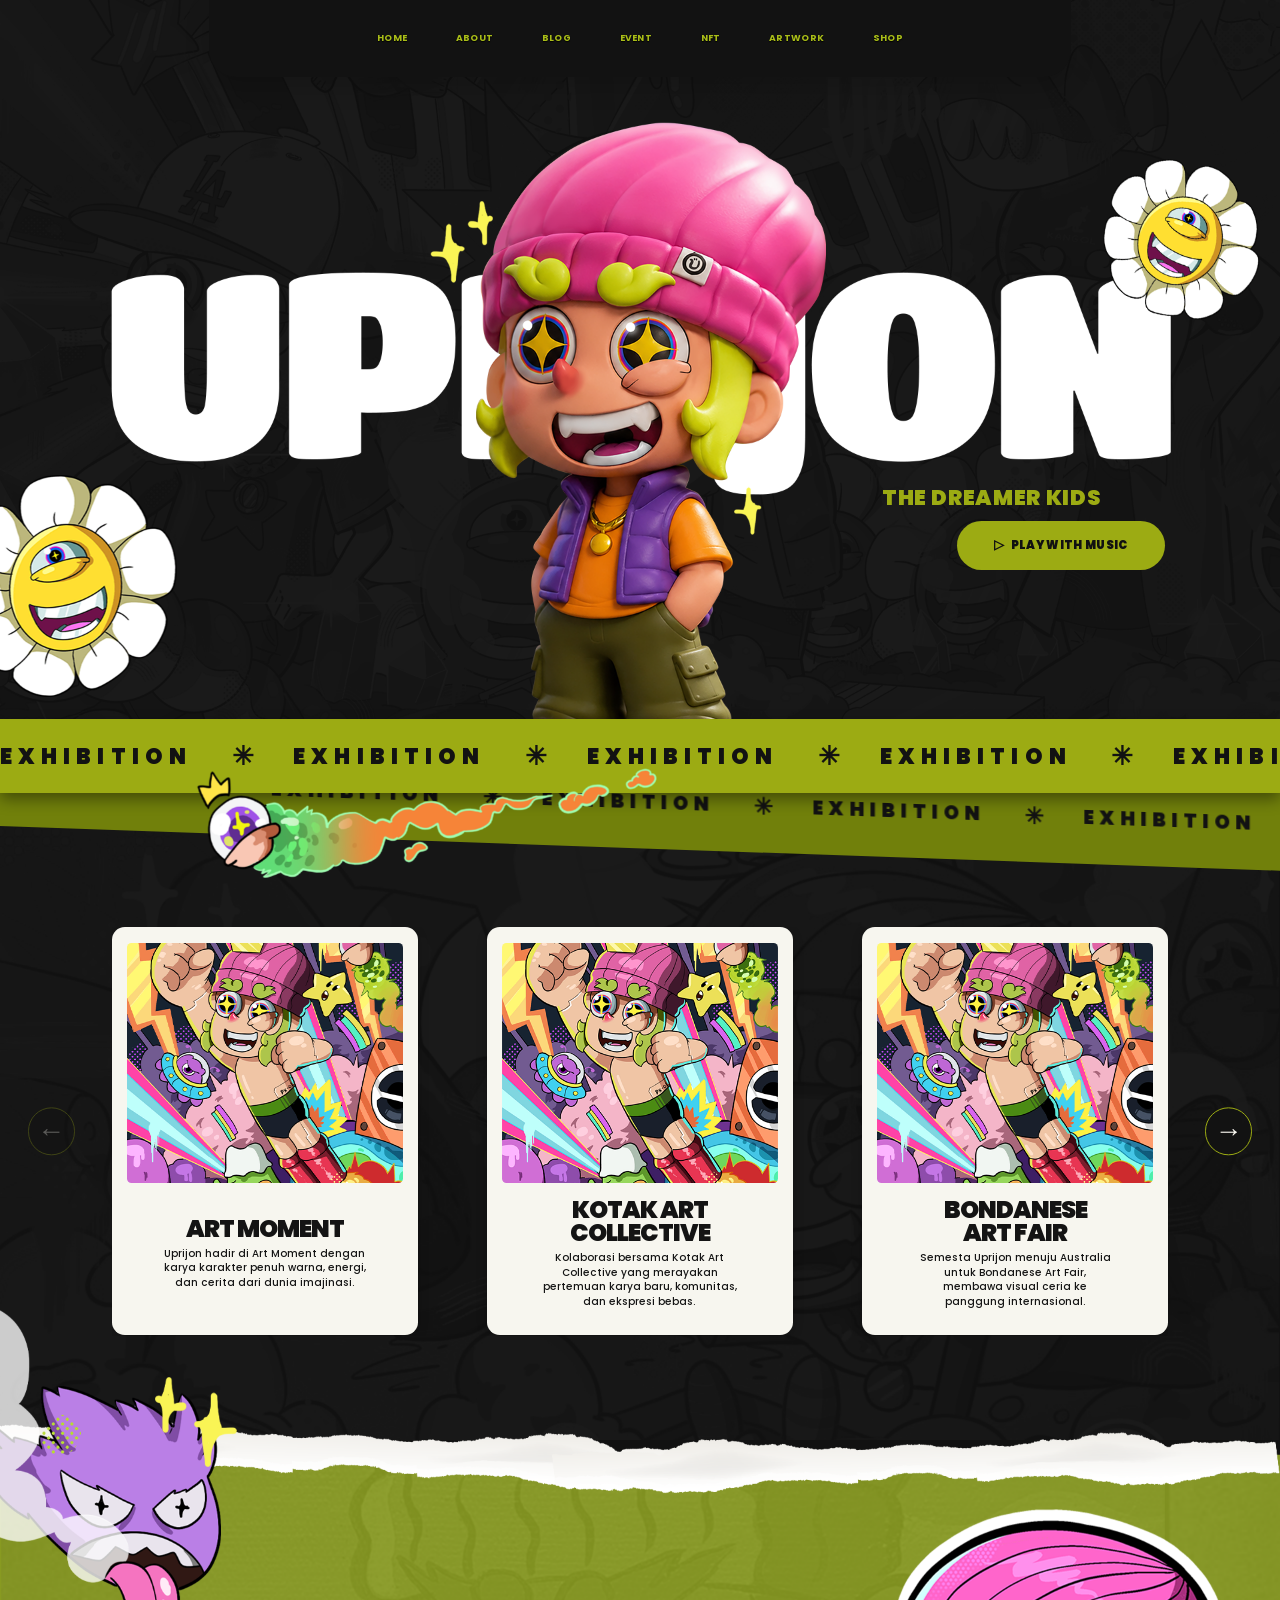
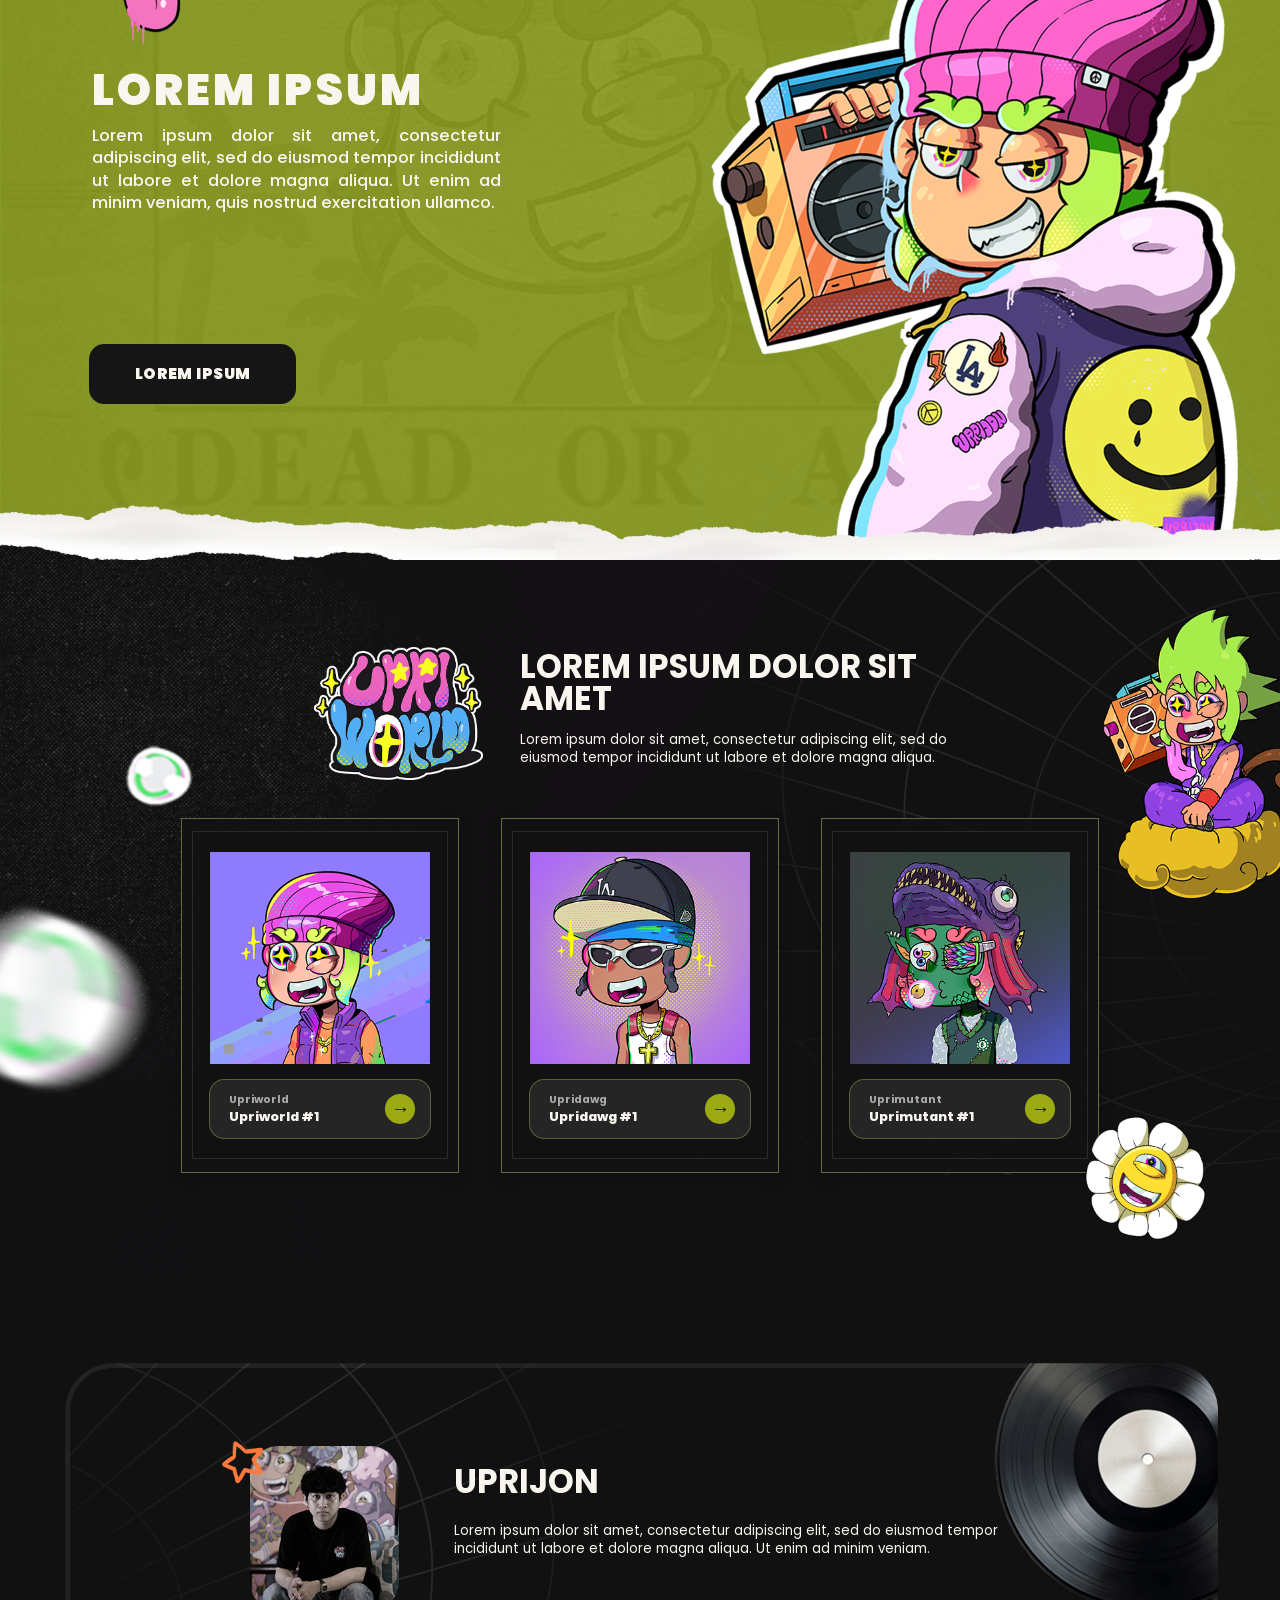
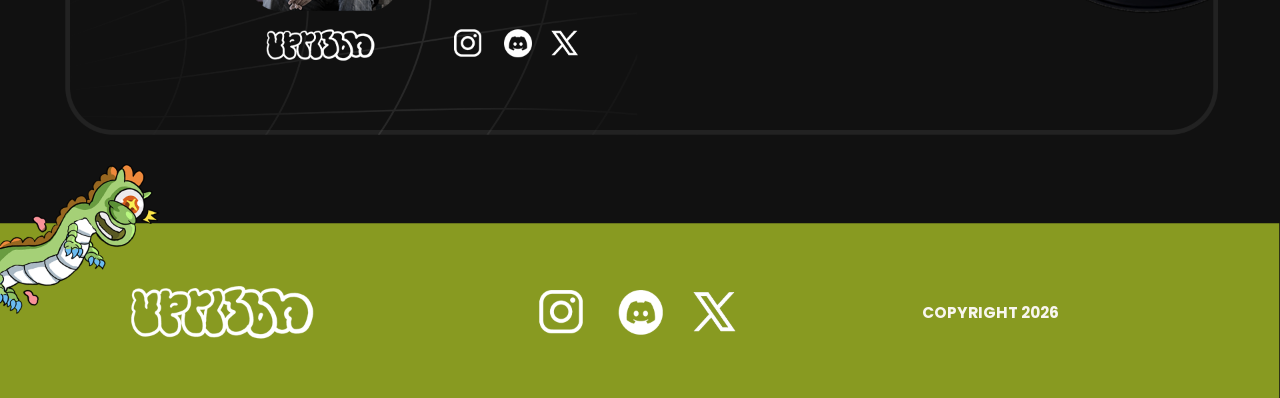
==== index.html @ 1d5c2199 "Add files via upload" ====
<!doctype html>
<html lang="en">
  <head>
    <meta charset="UTF-8" />
    <meta name="viewport" content="width=device-width, initial-scale=1.0" />
    <meta name="theme-color" content="#121212" />
    <meta name="description" content="Uprijon — The Dreamer Kids." />
    <title>Uprijon — The Dreamer Kids</title>
    <link rel="stylesheet" href="styles.css" />
  </head>
  <body>
    <a class="skip-link" href="#main">Skip to content</a>
    <header class="site-header" aria-label="Primary navigation">
      <a class="brand" href="#home" aria-label="Uprijon home">UPRIJON</a>
      <nav>
        <a href="#home">Home</a><a href="#about">About</a><a href="https://ariamarvelous.blogspot.com/2015/04/marvelous-class-c-period-10-maret-2015.html" target="_blank" rel="noopener noreferrer">Blog</a><a href="#event">Event</a><a href="#nft">NFT</a><a href="#artwork">Artwork</a><a href="#shop">Shop</a>
      </nav>
      <button class="menu-button" type="button" aria-expanded="false" aria-controls="mobile-menu">Menu</button>
    </header>

    <nav id="mobile-menu" class="mobile-menu" aria-label="Mobile navigation" hidden>
      <a href="#home">Home</a><a href="#about">About</a><a href="https://ariamarvelous.blogspot.com/2015/04/marvelous-class-c-period-10-maret-2015.html" target="_blank" rel="noopener noreferrer">Blog</a><a href="#event">Event</a><a href="#nft">NFT</a><a href="#artwork">Artwork</a><a href="#shop">Shop</a>
    </nav>

    <main id="main">
      <article id="home" class="visual-page" aria-labelledby="page-title">
        <h1 id="page-title" class="sr-only">Uprijon: The Dreamer Kids</h1>
        <img class="artwork" src="assets/upriweb-artwork-only.png?v=7" width="1920" height="5397" alt="Illustrated Uprijon artwork." />
        <img class="hero-flower flower-left" src="assets/flower-left.png" alt="" aria-hidden="true" />
        <img class="hero-flower flower-right" src="assets/flower-right.png" alt="" aria-hidden="true" />
        <div class="story-monster" aria-hidden="true">
          <img class="story-monster-core" src="assets/story-monster-core.png" alt="" />
          <img class="story-monster-sparkle" src="assets/story-monster-sparkle.png" alt="" />
          <img class="story-monster-dot" src="assets/story-monster-dot.png" alt="" />
          <img class="story-monster-smoke" src="assets/story-monster-smoke.png" alt="" />
        </div>

        <div class="copy hero-copy">
          <p class="hero-kicker">THE DREAMER KIDS</p>
          <button class="button hero-button" type="button" data-message="Music preview is ready to be connected.">Play with music</button>
        </div>

        <section id="event" class="exhibition-ribbons" aria-label="Exhibition">
          <div class="ribbon ribbon-back"><div class="ribbon-track"><div class="ribbon-content"><span>EXHIBITION</span><b>✳</b><span>EXHIBITION</span><b>✳</b><span>EXHIBITION</span><b>✳</b><span>EXHIBITION</span><b>✳</b><span>EXHIBITION</span><b>✳</b><span>EXHIBITION</span><b>✳</b><span>EXHIBITION</span><b>✳</b><span>EXHIBITION</span><b>✳</b></div><div class="ribbon-content" aria-hidden="true"><span>EXHIBITION</span><b>✳</b><span>EXHIBITION</span><b>✳</b><span>EXHIBITION</span><b>✳</b><span>EXHIBITION</span><b>✳</b><span>EXHIBITION</span><b>✳</b><span>EXHIBITION</span><b>✳</b><span>EXHIBITION</span><b>✳</b><span>EXHIBITION</span><b>✳</b></div></div></div>
          <div class="ribbon ribbon-front"><div class="ribbon-track"><div class="ribbon-content"><span>EXHIBITION</span><b>✳</b><span>EXHIBITION</span><b>✳</b><span>EXHIBITION</span><b>✳</b><span>EXHIBITION</span><b>✳</b><span>EXHIBITION</span><b>✳</b><span>EXHIBITION</span><b>✳</b><span>EXHIBITION</span><b>✳</b><span>EXHIBITION</span><b>✳</b></div><div class="ribbon-content" aria-hidden="true"><span>EXHIBITION</span><b>✳</b><span>EXHIBITION</span><b>✳</b><span>EXHIBITION</span><b>✳</b><span>EXHIBITION</span><b>✳</b><span>EXHIBITION</span><b>✳</b><span>EXHIBITION</span><b>✳</b><span>EXHIBITION</span><b>✳</b><span>EXHIBITION</span><b>✳</b></div></div></div>
          <img class="ribbon-eye" src="assets/ribbon-sticker.png" alt="" aria-hidden="true" />
        </section>

        <section class="art-cards" aria-label="Exhibition carousel" aria-roledescription="carousel">
          <button class="carousel-control carousel-prev" type="button" aria-label="Pameran sebelumnya"><span aria-hidden="true">&#8592;</span></button>
          <div class="art-card-viewport">
            <div class="art-card-track">
              <a class="art-card" href="#artwork"><img src="assets/art-card-1.png" alt="Art Moment character artwork" /><span class="art-card-copy"><strong>ART MOMENT</strong><span>Uprijon hadir di Art Moment dengan karya karakter penuh warna, energi, dan cerita dari dunia imajinasi.</span></span></a>
              <a class="art-card" href="#artwork"><img src="assets/art-card-2.png" alt="Kotak Art Collective character artwork" /><span class="art-card-copy"><strong>KOTAK ART<br />COLLECTIVE</strong><span>Kolaborasi bersama Kotak Art Collective yang merayakan pertemuan karya baru, komunitas, dan ekspresi bebas.</span></span></a>
              <a class="art-card" href="#artwork"><img src="assets/art-card-3.png" alt="Bondanese Art Fair character artwork" /><span class="art-card-copy"><strong>BONDANESE<br />ART FAIR</strong><span>Semesta Uprijon menuju Australia untuk Bondanese Art Fair, membawa visual ceria ke panggung internasional.</span></span></a>
              <a class="art-card" href="#artwork"><img src="assets/art-card-2.png" alt="Creative Ground character artwork" /><span class="art-card-copy"><strong>CREATIVE<br />GROUND</strong><span>Instalasi karakter yang mengajak pengunjung bermain, menemukan warna baru, dan ikut berimajinasi.</span></span></a>
              <a class="art-card" href="#artwork"><img src="assets/art-card-1.png" alt="Jakarta Art Week character artwork" /><span class="art-card-copy"><strong>JAKARTA<br />ART WEEK</strong><span>Koleksi pilihan Uprijon hadir untuk merangkum rasa ingin tahu, warna, dan momen yang hangat.</span></span></a>
              <a class="art-card" href="#artwork"><img src="assets/art-card-2.png" alt="Dreamer's Market character artwork" /><span class="art-card-copy"><strong>DREAMER'S<br />MARKET</strong><span>Ruang untuk karya baru, kolektor, dan komunitas kreatif yang tumbuh dari mimpi bersama.</span></span></a>
            </div>
          </div>
          <button class="carousel-control carousel-next" type="button" aria-label="Pameran berikutnya"><span aria-hidden="true">&#8594;</span></button>
        </section>

        <section id="blog" class="copy story-copy" aria-labelledby="story-title">
          <h2 id="story-title">LOREM IPSUM</h2>
          <p>Lorem ipsum dolor sit amet, consectetur adipiscing elit, sed do eiusmod tempor incididunt ut labore et dolore magna aliqua. Ut enim ad minim veniam, quis nostrud exercitation ullamco.</p>
          <button class="button dark-button" type="button" data-message="This article is ready to be linked.">Lorem ipsum</button>
        </section>

        <img class="nft-sticker" src="assets/nft-sticker.png" alt="" aria-hidden="true" />
        <img class="nft-character" src="assets/nft-character.png" alt="" aria-hidden="true" />
        <img class="nft-flower" src="assets/nft-flower.png" alt="" aria-hidden="true" />
        <div class="nft-bubbles" aria-hidden="true">
          <img class="nft-bubble-small" src="assets/nft-bubble-small.png" alt="" />
          <img class="nft-bubble-large" src="assets/nft-bubble-large.png" alt="" />
        </div>

        <section id="nft" class="copy nft-copy" aria-labelledby="nft-title">
          <h2 id="nft-title">LOREM IPSUM DOLOR SIT AMET</h2>
          <p>Lorem ipsum dolor sit amet, consectetur adipiscing elit, sed do eiusmod tempor incididunt ut labore et dolore magna aliqua.</p>
        </section>

        <section class="nft-cards" aria-label="Featured NFT artwork">
          <a class="nft-card nft-one" href="https://stargaze.zone/m/cosmos1ysxryhdmz7x3v2a9h72n5qe7xg2azgvymac53ra8n2fkrwd9l7qs9c2k0t" target="_blank" rel="noopener noreferrer"><img src="assets/nft-card-upriworld.png" alt="Upriworld NFT" /><span class="nft-card-copy"><b>Upriworld</b><span>Upriworld #1</span><i aria-hidden="true">&#8594;</i></span></a>
          <a class="nft-card nft-two" href="https://stargaze.zone/m/cosmos1ysxryhdmz7x3v2a9h72n5qe7xg2azgvymac53ra8n2fkrwd9l7qs9c2k0t" target="_blank" rel="noopener noreferrer"><img src="assets/nft-card-upridawg.png" alt="Upridawg NFT" /><span class="nft-card-copy"><b>Upridawg</b><span>Upridawg #1</span><i aria-hidden="true">&#8594;</i></span></a>
          <a class="nft-card nft-three" href="https://stargaze.zone/m/uprimutant" target="_blank" rel="noopener noreferrer"><img src="assets/nft-card-uprimutant.png" alt="Uprimutant NFT" /><span class="nft-card-copy"><b>Uprimutant</b><span>Uprimutant #1</span><i aria-hidden="true">&#8594;</i></span></a>
        </section>

        <section id="about" class="copy about-copy" aria-labelledby="about-title">
          <h2 id="about-title">UPRIJON</h2>
          <p>Lorem ipsum dolor sit amet, consectetur adipiscing elit, sed do eiusmod tempor incididunt ut labore et dolore magna aliqua. Ut enim ad minim veniam.</p>
        </section>
        <div class="profile-social-links" aria-label="Uprijon social links on profile card">
          <a class="profile-instagram" href="https://www.instagram.com/uprijon/" target="_blank" rel="noopener noreferrer" aria-label="Instagram"></a>
          <a class="profile-discord" href="https://discord.com/" target="_blank" rel="noopener noreferrer" aria-label="Discord"></a>
          <a class="profile-x" href="https://x.com/Uprijon" target="_blank" rel="noopener noreferrer" aria-label="X"></a>
        </div>

        <footer id="shop" class="copy footer-copy"><p>Copyright 2026</p></footer>
        <div class="footer-social-links" aria-label="Uprijon social links in footer">
          <a class="footer-instagram" href="https://www.instagram.com/uprijon/" target="_blank" rel="noopener noreferrer" aria-label="Instagram"></a>
          <a class="footer-discord" href="https://discord.com/" target="_blank" rel="noopener noreferrer" aria-label="Discord"></a>
          <a class="footer-x" href="https://x.com/Uprijon" target="_blank" rel="noopener noreferrer" aria-label="X"></a>
        </div>
      </article>
      <section id="artwork" class="sr-only"><h2>Artwork</h2></section>
    </main>
    <p class="toast" role="status" aria-live="polite"></p>
    <script src="script.js"></script>
  </body>
</html>
---- styles.css ----
@import url('https://fonts.googleapis.com/css2?family=Poppins:wght@400;500;600;700;800;900&display=swap');

:root { color-scheme: dark; --ink: #121212; --lime: #9cab13; --cream: #f8f6ef; }
* { box-sizing: border-box; }
html { scroll-behavior: smooth; background: var(--ink); }
body { margin: 0; overflow-x: hidden; background: var(--ink); color: var(--cream); font-family: Poppins, Arial, Helvetica, sans-serif; }
button, a { font: inherit; }
.skip-link { position: fixed; top: 8px; left: 8px; z-index: 30; transform: translateY(-160%); padding: 10px 14px; background: var(--lime); color: var(--ink); font-weight: 800; }
.skip-link:focus { transform: translateY(0); }
.site-header { position: fixed; z-index: 20; top: 0; left: 50%; width: min(100%, 1920px); height: clamp(52px, 5.99vw, 115px); transform: translateX(-50%); display: flex; align-items: center; justify-content: center; pointer-events: none; transition: height .38s ease; }
.site-header nav { display: flex; width: 67.4%; height: 100%; align-items: center; justify-content: center; gap: clamp(18px, 3.8vw, 72px); border-radius: 0 0 clamp(18px, 2.1vw, 40px) clamp(18px, 2.1vw, 40px); background: #121212; box-shadow: 0 10px 24px rgb(0 0 0 / .16); pointer-events: auto; transition: border-radius .38s ease, box-shadow .38s ease; }
.site-header nav a { color: #a9bd18; font-size: clamp(9px, .72vw, 14px); font-weight: 700; letter-spacing: .03em; text-decoration: none; text-transform: uppercase; text-shadow: 0 1px 1px #000; transition: color .18s ease, text-shadow .18s ease, transform .18s ease, opacity .22s ease; }
.site-header nav a:hover, .site-header nav a:focus-visible { color: var(--cream); text-decoration: underline; text-underline-offset: 5px; text-shadow: 0 0 12px #c9e32c; transform: translateY(-2px); }
.site-header.is-compact { height: 14px; }.site-header.is-compact nav { border-radius: 0 0 10px 10px; box-shadow: 0 4px 12px rgb(0 0 0 / .18); }.site-header.is-compact nav a { opacity: 0; transform: translateY(-10px); }.site-header.is-compact:hover, .site-header.is-compact:focus-within { height: clamp(52px, 5.99vw, 115px); }.site-header.is-compact:hover nav, .site-header.is-compact:focus-within nav { border-radius: 0 0 clamp(18px, 2.1vw, 40px) clamp(18px, 2.1vw, 40px); }.site-header.is-compact:hover nav a, .site-header.is-compact:focus-within nav a { opacity: 1; transform: translateY(0); }
.brand, .menu-button, .mobile-menu { display: none; }
.visual-page { position: relative; width: min(100%, 1920px); margin: 0 auto; container-type: inline-size; }
.artwork { display: block; width: 100%; height: auto; }
.hero-flower { position: absolute; z-index: 4; display: block; height: auto; pointer-events: none; transform-origin: center; animation: flower-rotate 24s linear infinite; }.flower-left { top: 13.21%; left: -3.7%; width: 17.5%; animation-duration: 28s; }.flower-right { top: 4.43%; left: 86.15%; width: 12.3%; animation-duration: 22s; animation-delay: -5s; }
@keyframes flower-rotate { to { transform: rotate(360deg); } }
.copy, .exhibition-ribbons, .art-card, .nft-card { position: absolute; z-index: 2; }
.copy p, .copy h2 { margin: 0; }
.hero-copy { position: static; }
.hero-kicker { position: absolute; top: 13.4%; left: 68.9%; color: var(--lime); font-size: 1.67cqw; font-weight: 900; letter-spacing: .03em; white-space: nowrap; }
.button { border: 0; border-radius: 999px; cursor: pointer; font-weight: 900; letter-spacing: .03em; text-transform: uppercase; transition: background .18s ease, box-shadow .18s ease, color .18s ease, transform .18s ease; }
.button:hover, .button:focus-visible { background: #d5ef2d; color: #151515; box-shadow: 0 0 0 .25cqw #f8f6ef, 0 .5cqw 1.2cqw rgb(0 0 0 / .35); outline: 0; transform: translateY(-.25cqw) scale(1.025); }
.hero-button { position: absolute; top: 14.47%; left: 74.8%; width: 16.2%; height: 1.37%; background: var(--lime); color: #111; font-size: .89cqw; }.hero-button::before { content: "▷"; margin-right: .45em; font-size: 1.15em; }.hero-button:hover, .hero-button:focus-visible { background: #d5ef2d; box-shadow: 0 0 0 .18cqw var(--cream), 0 .4cqw 1cqw rgb(0 0 0 / .25); color: #111; }
.exhibition-ribbons { top: 19.99%; left: 0; width: 100%; height: 3.41%; overflow: visible; }.ribbon { position: absolute; left: 0; width: 100%; overflow: hidden; color: #121212; }.ribbon-back { z-index: 1; top: 11.4%; height: 76%; background: #71800b; transform: skewY(2deg); transform-origin: left center; }.ribbon-front { z-index: 2; top: 0; height: 60%; background: var(--lime); box-shadow: 0 .55cqw 1.15cqw rgb(0 0 0 / .42); }.ribbon-track { display: flex; width: max-content; height: 100%; animation: exhibition-scroll 22s linear infinite; animation-delay: 0s; animation-fill-mode: both; white-space: nowrap; }.ribbon-content { display: flex; flex: none; height: 100%; align-items: center; gap: 3.1cqw; padding-right: 3.1cqw; }.ribbon-front .ribbon-track { animation-duration: 25s; }.ribbon-back .ribbon-track { position: absolute; inset: 0; height: 100%; }.ribbon span { font-size: 1.7cqw; font-weight: 900; letter-spacing: .28em; }.ribbon b { font-size: 2cqw; font-weight: 900; }.ribbon-back span { font-size: 1.52cqw; font-weight: 900; }.ribbon-back b { font-size: 1.76cqw; font-weight: 900; }.ribbon-eye { position: absolute; z-index: 3; top: 39.7%; left: 15.36%; display: block; width: 36%; height: auto; pointer-events: none; animation: ribbon-eye-float 8.5s ease-in-out infinite; } @keyframes exhibition-scroll { from { transform: translateX(0); } to { transform: translateX(-50%); } } @keyframes ribbon-eye-float { 0%, 100% { transform: translate(0, 0); } 19% { transform: translate(.65cqw, -.55cqw); } 43% { transform: translate(-.38cqw, .62cqw); } 71% { transform: translate(.48cqw, .25cqw); } }
.art-cards { position: absolute; z-index: 2; top: 25.77%; left: 0; width: 100%; height: 11.35%; }.art-card-viewport { position: absolute; inset: 0 8.75%; overflow: hidden; cursor: grab; touch-action: pan-y; user-select: none; }.art-card-viewport:active { cursor: grabbing; }.art-card-track { display: flex; width: 100%; height: 100%; gap: 6.6%; transition: transform .58s cubic-bezier(.22, .75, .25, 1); will-change: transform; }.art-card-track.is-dragging { transition: none; }.art-card { position: relative; z-index: 2; display: flex; flex: 0 0 calc((100% - 13.2%) / 3); width: calc((100% - 13.2%) / 3); height: 100%; flex-direction: column; align-items: center; overflow: hidden; padding: 1.25cqw 1.15cqw .9cqw; border-radius: 1cqw; background: #f7f6ef; color: #141414; text-decoration: none; box-shadow: 0 .28cqw .8cqw rgb(0 0 0 / .2); transform: translateY(0); transition: transform .22s ease, box-shadow .22s ease, filter .22s ease; }.art-card::after, .nft-card::after { content: ""; position: absolute; inset: 0; border: .15cqw solid transparent; border-radius: 1cqw; box-shadow: 0 0 0 0 transparent; pointer-events: none; transition: border-color .2s ease, box-shadow .2s ease; }.art-card img { display: block; width: 100%; height: 63%; border-radius: .35cqw; object-fit: cover; object-position: center 39%; -webkit-user-drag: none; user-select: none; }.art-card-copy { display: flex; width: 74%; height: 37%; flex-direction: column; align-items: center; justify-content: center; gap: .58cqw; text-align: center; }.art-card-copy strong { display: block; width: 100%; text-align: center; font-size: 1.9cqw; font-weight: 900; line-height: .95; letter-spacing: -.04em; }.art-card-copy > span { display: block; width: 100%; text-align: center; font-size: .79cqw; font-weight: 500; line-height: 1.42; }.art-card:hover, .art-card:focus-visible { outline: 0; transform: translateY(-.75cqw) scale(1.02); filter: brightness(1.04); box-shadow: 0 1cqw 2cqw rgb(0 0 0 / .35); }.art-card:hover::after, .art-card:focus-visible::after { border-color: var(--lime); box-shadow: 0 0 0 .18cqw rgb(156 171 19 / .32); }.carousel-control { position: absolute; z-index: 4; top: 50%; display: grid; width: 3.7cqw; height: 3.7cqw; place-items: center; padding: 0; border: .12cqw solid var(--lime); border-radius: 50%; background: rgb(18 18 18 / .9); color: var(--cream); cursor: pointer; font-size: 2.15cqw; font-weight: 700; line-height: 1; transform: translateY(-50%); transition: background .18s ease, color .18s ease, border-color .18s ease, opacity .18s ease, transform .18s ease; }.carousel-prev { left: 2.15%; }.carousel-next { right: 2.15%; }.carousel-control:not(:disabled):hover, .carousel-control:not(:disabled):focus-visible { border-color: var(--cream); background: var(--lime); color: var(--ink); outline: 0; }.carousel-control:disabled { cursor: not-allowed; opacity: .3; }.carousel-prev:not(:disabled):hover, .carousel-prev:not(:disabled):focus-visible { transform: translate(-.22cqw, -50%); }.carousel-next:not(:disabled):hover, .carousel-next:not(:disabled):focus-visible { transform: translate(.22cqw, -50%); }
.story-monster { position: absolute; z-index: 3; top: 36.41%; left: 0; width: 18.49%; height: 9.3%; pointer-events: none; animation: story-monster-float 7.6s ease-in-out infinite alternate; }.story-monster img { position: absolute; display: block; height: auto; }.story-monster-core { top: 22.71%; left: 0; width: 93.52%; }.story-monster-sparkle { top: 24.5%; left: 81.97%; width: 18.03%; }.story-monster-dot { top: 19.92%; left: 65.63%; width: 13.52%; }.story-monster-smoke { top: 0; left: 0; width: 54.65%; }.story-copy { top: 46.35%; left: 7.2%; width: 42%; }.story-copy h2 { font-size: 3.4cqw; font-weight: 900; letter-spacing: .07em; line-height: 1; }.story-copy p { width: 76%; margin-top: 1.05cqw; font-size: 1.28cqw; font-weight: 500; line-height: 1.37; text-align: justify; text-align-last: left; }.dark-button { position: absolute; top: 21.6cqw; left: -.25cqw; width: 16.2cqw; height: 4.64cqw; border-radius: 1.2cqw; background: #151515; color: var(--cream); font-size: 1.2cqw; } @keyframes story-monster-float { from { transform: translateY(-.55cqw); } to { transform: translateY(.55cqw); } }
.nft-sticker, .nft-character, .nft-flower, .nft-bubbles { position: absolute; z-index: 3; display: block; pointer-events: none; }.nft-sticker { top: 62.45%; left: 24.53%; width: 13.23%; height: auto; }.nft-character { top: 61.37%; left: 86.15%; width: 20.1%; height: auto; animation: nft-character-float 11s ease-in-out infinite; }.nft-flower { top: 75.49%; left: 84.74%; width: 9.48%; height: auto; transform-origin: center; animation: nft-flower-rotate 27s linear infinite; }.nft-bubbles { top: 65.17%; left: 0; width: 15.1%; height: 9.75%; animation: nft-bubbles-float 8.5s ease-in-out infinite alternate; }.nft-bubbles img { position: absolute; display: block; height: auto; }.nft-bubble-small { top: 0; left: 64.48%; width: 35.52%; }.nft-bubble-large { top: 44.11%; left: 0; width: 79.66%; }.nft-copy { top: 62.55%; left: 40.6%; width: 37%; }.nft-copy h2 { font-size: 2.55cqw; line-height: 1; }.nft-copy p { margin-top: 1.15cqw; font-size: 1.04cqw; line-height: 1.42; }.nft-cards { position: absolute; z-index: 2; top: 67.2%; left: 0; width: 100%; height: 9.86%; }.nft-card { position: absolute; z-index: 2; top: 0; display: block; width: 21.67%; height: 100%; padding: 0; border: .13cqw solid rgb(120 145 71 / .72); background: rgb(18 18 18 / .92); color: var(--cream); text-decoration: none; box-shadow: 0 .45cqw 1.1cqw rgb(0 0 0 / .2); transition: transform .24s ease, border-color .24s ease, box-shadow .24s ease, filter .24s ease; }.nft-card::before { content: ""; position: absolute; z-index: 1; inset: 3.45%; border: .13cqw solid rgb(112 112 112 / .27); pointer-events: none; }.nft-card::after { display: none; }.nft-card > img { position: absolute; z-index: 2; top: 9.5%; left: 10%; display: block; width: 80%; height: 60%; object-fit: cover; object-position: center; }.nft-card-copy { position: absolute; z-index: 2; bottom: 9.2%; left: 9.85%; display: grid; width: 80.5%; height: 17.1%; align-content: center; padding: .45cqw 4.1cqw .45cqw 1.45cqw; border: .13cqw solid rgb(120 145 71 / .58); border-radius: 1.2cqw; background: #252525; line-height: 1.1; }.nft-card-copy b { color: #aaa; font-size: .85cqw; font-weight: 700; }.nft-card-copy > span { margin-top: .28cqw; color: var(--cream); font-size: 1cqw; font-weight: 800; }.nft-card-copy i { position: absolute; right: 1.15cqw; top: 50%; display: grid; width: 2.35cqw; height: 2.35cqw; place-items: center; border-radius: 50%; background: var(--lime); color: #111; font-size: 1.45cqw; font-style: normal; transform: translateY(-50%); }.nft-card:hover, .nft-card:focus-visible { border-color: var(--lime); outline: 0; transform: translateY(-.45cqw) scale(1.015); filter: brightness(1.05); box-shadow: 0 .85cqw 1.6cqw rgb(0 0 0 / .34); }.nft-card:hover::after, .nft-card:focus-visible::after { display: none; }.nft-one { left: 14.17%; }.nft-two { left: 39.17%; }.nft-three { left: 64.17%; } @keyframes nft-character-float { 0%, 100% { transform: translate(0, 0); } 26% { transform: translate(-.7cqw, .48cqw); } 52% { transform: translate(.4cqw, -.55cqw); } 75% { transform: translate(.65cqw, .25cqw); } } @keyframes nft-flower-rotate { to { transform: rotate(360deg); } } @keyframes nft-bubbles-float { from { transform: translate(-.24cqw, .45cqw); } to { transform: translate(.35cqw, -.55cqw); } }
.about-copy { top: 84.98%; left: 35.5%; width: 44%; }.about-copy h2 { font-size: 2.55cqw; }.about-copy p { width: 100%; margin-top: 1.3cqw; font-size: 1.04cqw; line-height: 1.35; }.profile-social-links { position: absolute; z-index: 3; inset: 0; pointer-events: none; }.profile-social-links a { position: absolute; top: 89.75%; display: block; height: .86%; border-radius: .35cqw; pointer-events: auto; transition: background .18s ease, box-shadow .18s ease, transform .18s ease; }.profile-instagram { left: 35.47%; width: 2.14%; }.profile-discord { left: 39.38%; width: 2.19%; }.profile-x { left: 43.07%; width: 2.08%; }.profile-social-links a:hover, .profile-social-links a:focus-visible { background: rgb(248 246 239 / .12); box-shadow: 0 0 0 .16cqw rgb(156 171 19 / .7); outline: 0; transform: translateY(-.14cqw); }
.footer-copy { top: 97.3%; left: 72%; }.footer-copy p { font-size: 1.2cqw; font-weight: 700; text-transform: uppercase; }
.footer-social-links { position: absolute; z-index: 3; inset: 0; pointer-events: none; }.footer-social-links a { position: absolute; top: 96.98%; display: block; height: 1.25%; border-radius: .45cqw; pointer-events: auto; transition: background .18s ease, box-shadow .18s ease, transform .18s ease; }.footer-instagram { left: 42.14%; width: 3.39%; }.footer-discord { left: 48.33%; width: 3.44%; }.footer-x { left: 54.17%; width: 3.29%; }.footer-social-links a:hover, .footer-social-links a:focus-visible { background: rgb(248 246 239 / .12); box-shadow: 0 0 0 .18cqw rgb(156 171 19 / .7); outline: 0; transform: translateY(-.16cqw); }
.toast { position: fixed; z-index: 40; bottom: 20px; left: 50%; margin: 0; padding: 10px 14px; border: 1px solid var(--lime); background: #151515; color: var(--cream); font-size: 14px; font-weight: 700; opacity: 0; pointer-events: none; transform: translate(-50%, 20px); transition: opacity .2s ease, transform .2s ease; }.toast.is-visible { opacity: 1; transform: translate(-50%, 0); }
.sr-only { position: absolute; width: 1px; height: 1px; padding: 0; margin: -1px; overflow: hidden; clip: rect(0, 0, 0, 0); white-space: nowrap; border: 0; }
@media (prefers-reduced-motion: reduce) { *, *::before, *::after { animation-duration: .01ms !important; animation-iteration-count: 1 !important; scroll-behavior: auto !important; } }
@media (max-width: 720px) { .site-header, .site-header.is-compact, .site-header.is-compact:hover, .site-header.is-compact:focus-within { justify-content: space-between; height: 56px; padding: 0 18px; background: rgb(18 18 18 / .9); backdrop-filter: blur(8px); pointer-events: auto; }.brand { display: block; color: var(--cream); font-size: 15px; font-weight: 900; letter-spacing: .06em; text-decoration: none; }.site-header nav { display: none; }.menu-button { display: block; padding: 8px 10px; border: 1px solid var(--lime); background: transparent; color: var(--lime); font: inherit; font-weight: 800; text-transform: uppercase; }.menu-button:hover, .menu-button:focus-visible { background: var(--lime); color: var(--ink); outline: 0; }.mobile-menu { position: fixed; z-index: 19; top: 56px; right: 12px; display: grid; min-width: 160px; padding: 8px; border: 1px solid #3b3b3b; background: #171717; box-shadow: 0 14px 28px rgb(0 0 0 / .35); }.mobile-menu[hidden] { display: none; }.mobile-menu a { padding: 10px; color: var(--cream); font-weight: 700; text-decoration: none; text-transform: uppercase; }.mobile-menu a:hover, .mobile-menu a:focus-visible { background: var(--lime); color: var(--ink); outline: 0; } }
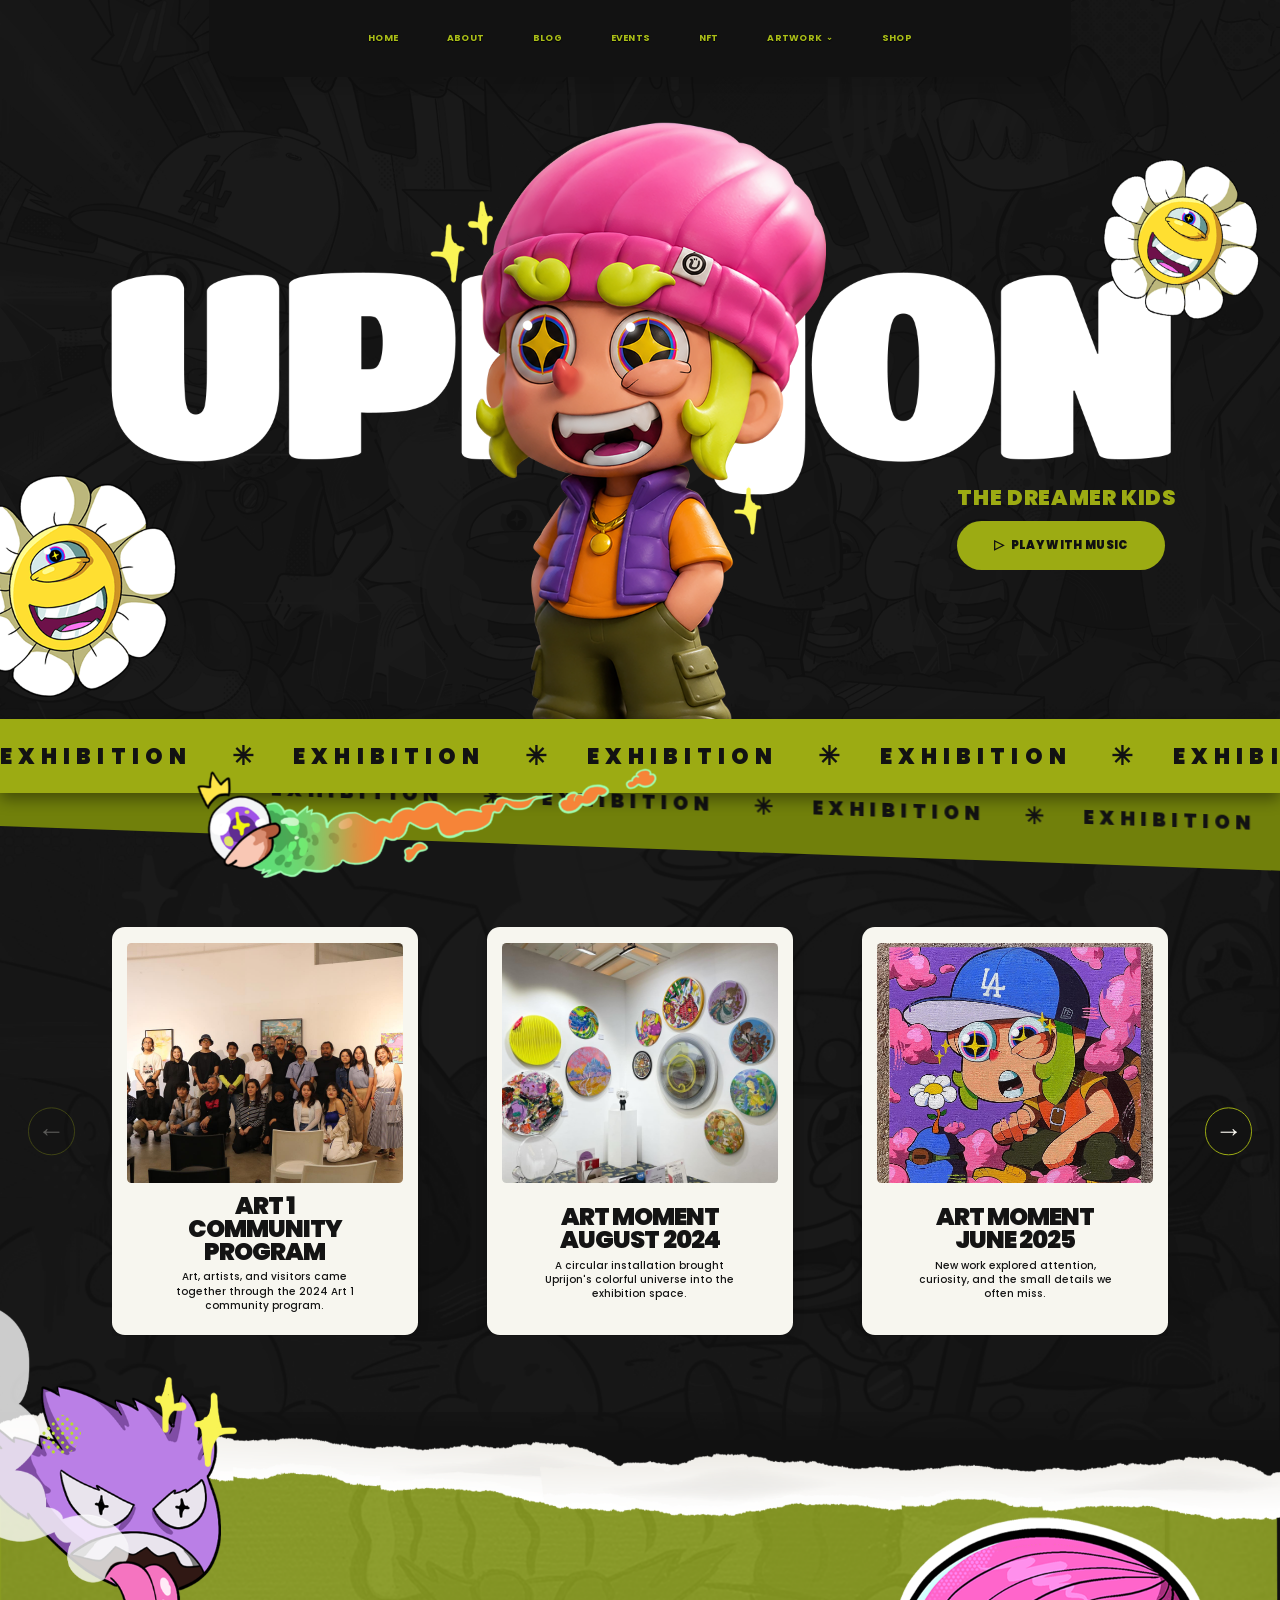
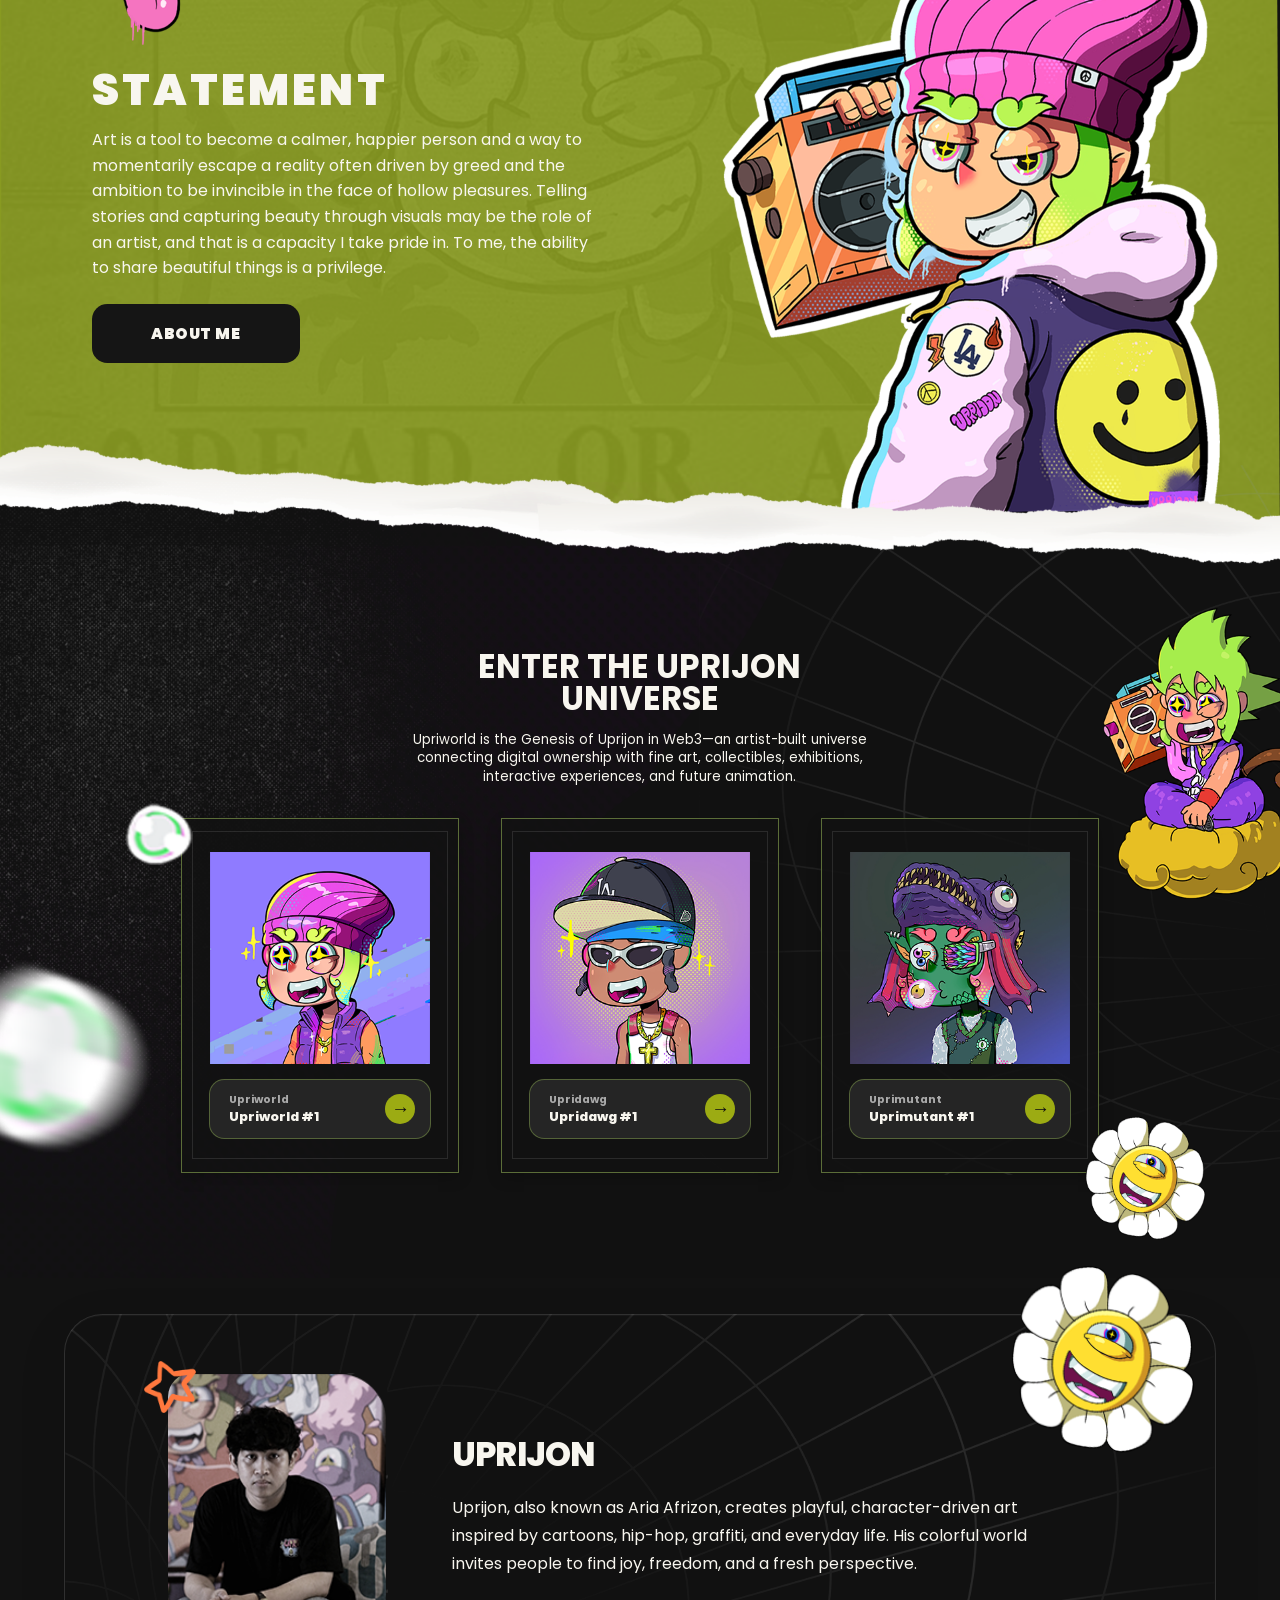
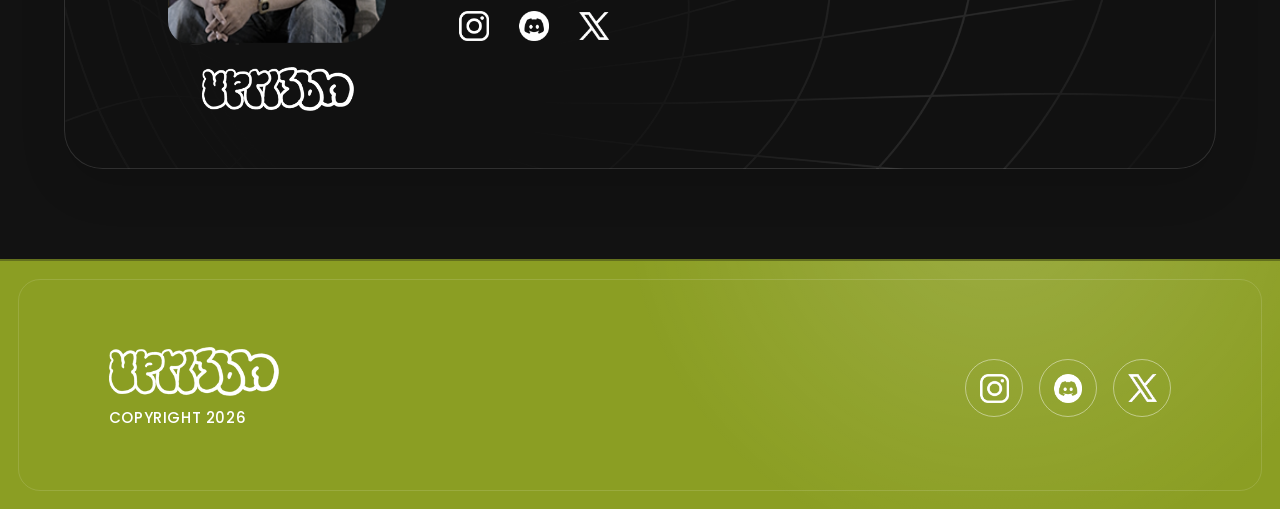
==== commit 2b78be37: "Update complete Uprijon portfolio website" ====
--- a/index.html
+++ b/index.html
@@ -4,41 +4,68 @@
     <meta charset="UTF-8" />
     <meta name="viewport" content="width=device-width, initial-scale=1.0" />
     <meta name="theme-color" content="#121212" />
+    <link rel="icon" href="favicon.ico" sizes="any">
+    <link rel="icon" type="image/png" sizes="32x32" href="assets/favicon-32x32.png">
+    <link rel="apple-touch-icon" sizes="180x180" href="assets/apple-touch-icon.png">
     <meta name="description" content="Uprijon — The Dreamer Kids." />
     <title>Uprijon — The Dreamer Kids</title>
     <link rel="stylesheet" href="styles.css" />
+    <link rel="stylesheet" href="about.css" />
   </head>
-  <body>
+  <body class="home-page">
     <a class="skip-link" href="#main">Skip to content</a>
     <header class="site-header" aria-label="Primary navigation">
       <a class="brand" href="#home" aria-label="Uprijon home">UPRIJON</a>
       <nav>
-        <a href="#home">Home</a><a href="#about">About</a><a href="https://ariamarvelous.blogspot.com/2015/04/marvelous-class-c-period-10-maret-2015.html" target="_blank" rel="noopener noreferrer">Blog</a><a href="#event">Event</a><a href="#nft">NFT</a><a href="#artwork">Artwork</a><a href="#shop">Shop</a>
+        <a href="#home">Home</a><a href="about.html">About</a><a href="https://ariamarvelous.blogspot.com/2015/04/marvelous-class-c-period-10-maret-2015.html" target="_blank" rel="noopener noreferrer">Blog</a><a href="events.html">Events</a><a href="nft.html">NFT</a><div class="nav-dropdown"><a class="nav-dropdown-trigger" href="manual-artwork.html">Artwork</a><div class="nav-submenu" aria-label="Artwork pages"><a href="manual-artwork.html">Manual Artwork</a><a href="digital-artwork.html">Digital Artwork</a></div></div><a href="#shop">Shop</a>
       </nav>
       <button class="menu-button" type="button" aria-expanded="false" aria-controls="mobile-menu">Menu</button>
     </header>
 
     <nav id="mobile-menu" class="mobile-menu" aria-label="Mobile navigation" hidden>
-      <a href="#home">Home</a><a href="#about">About</a><a href="https://ariamarvelous.blogspot.com/2015/04/marvelous-class-c-period-10-maret-2015.html" target="_blank" rel="noopener noreferrer">Blog</a><a href="#event">Event</a><a href="#nft">NFT</a><a href="#artwork">Artwork</a><a href="#shop">Shop</a>
+      <a href="#home">Home</a><a href="about.html">About</a><a href="https://ariamarvelous.blogspot.com/2015/04/marvelous-class-c-period-10-maret-2015.html" target="_blank" rel="noopener noreferrer">Blog</a><a href="events.html">Events</a><a href="nft.html">NFT</a><a href="manual-artwork.html">Manual Artwork</a><a href="digital-artwork.html">Digital Artwork</a><a href="#shop">Shop</a>
     </nav>
 
     <main id="main">
       <article id="home" class="visual-page" aria-labelledby="page-title">
         <h1 id="page-title" class="sr-only">Uprijon: The Dreamer Kids</h1>
-        <img class="artwork" src="assets/upriweb-artwork-only.png?v=7" width="1920" height="5397" alt="Illustrated Uprijon artwork." />
+        <img class="artwork" src="assets/upriweb-artwork-only.png?v=9" width="1920" height="5397" alt="Illustrated Uprijon artwork." />
+
+
+
+
+
+
+        <div class="home-hero">
+          <img class="responsive-hero-art" src="assets/home-hero.webp" width="1920" height="1078" alt="Uprijon's colorful illustrated world" fetchpriority="high">
         <img class="hero-flower flower-left" src="assets/flower-left.png" alt="" aria-hidden="true" />
         <img class="hero-flower flower-right" src="assets/flower-right.png" alt="" aria-hidden="true" />
-        <div class="story-monster" aria-hidden="true">
-          <img class="story-monster-core" src="assets/story-monster-core.png" alt="" />
-          <img class="story-monster-sparkle" src="assets/story-monster-sparkle.png" alt="" />
-          <img class="story-monster-dot" src="assets/story-monster-dot.png" alt="" />
-          <img class="story-monster-smoke" src="assets/story-monster-smoke.png" alt="" />
+        <div class="copy hero-copy">
+          <p class="hero-kicker">THE DREAMER KIDS</p>
+          <button id="music-toggle-button" class="button hero-button" type="button" aria-controls="hiphop-player" aria-expanded="false" aria-pressed="false">Play with music</button>
+        </div>
         </div>
 
-        <div class="copy hero-copy">
-          <p class="hero-kicker">THE DREAMER KIDS</p>
-          <button class="button hero-button" type="button" data-message="Music preview is ready to be connected.">Play with music</button>
-        </div>
+        <aside id="hiphop-player" class="music-player" aria-label="Uprijon original hip-hop playlist" hidden>
+          <div class="music-player-header">
+            <div><span>UPRIJON RADIO</span><strong>Original Hip-Hop Beats</strong></div>
+            <button class="music-close" type="button" aria-label="Close music player">×</button>
+          </div>
+          <div class="music-now-playing">
+            <div class="music-meter" aria-hidden="true"><span></span><span></span><span></span><span></span><span></span></div>
+            <div><span>Now playing</span><strong data-now-playing>Midnight Boom Bap</strong></div>
+          </div>
+          <div class="music-track-list" aria-label="Choose a beat">
+            <button class="music-track is-active" type="button" data-beat="0"><span>01</span><strong>Midnight Boom Bap</strong><small>88 BPM</small></button>
+            <button class="music-track" type="button" data-beat="1"><span>02</span><strong>Neon Lo-Fi</strong><small>78 BPM</small></button>
+            <button class="music-track" type="button" data-beat="2"><span>03</span><strong>Upri Bounce</strong><small>96 BPM</small></button>
+          </div>
+          <div class="music-controls">
+            <button class="music-play-pause" type="button">Pause</button>
+            <label><span>Volume</span><input class="music-volume" type="range" min="0" max="100" value="62" aria-label="Music volume"></label>
+          </div>
+          <p class="music-note">Original instrumental loops generated by this website.</p>
+        </aside>
 
         <section id="event" class="exhibition-ribbons" aria-label="Exhibition">
           <div class="ribbon ribbon-back"><div class="ribbon-track"><div class="ribbon-content"><span>EXHIBITION</span><b>✳</b><span>EXHIBITION</span><b>✳</b><span>EXHIBITION</span><b>✳</b><span>EXHIBITION</span><b>✳</b><span>EXHIBITION</span><b>✳</b><span>EXHIBITION</span><b>✳</b><span>EXHIBITION</span><b>✳</b><span>EXHIBITION</span><b>✳</b></div><div class="ribbon-content" aria-hidden="true"><span>EXHIBITION</span><b>✳</b><span>EXHIBITION</span><b>✳</b><span>EXHIBITION</span><b>✳</b><span>EXHIBITION</span><b>✳</b><span>EXHIBITION</span><b>✳</b><span>EXHIBITION</span><b>✳</b><span>EXHIBITION</span><b>✳</b><span>EXHIBITION</span><b>✳</b></div></div></div>
@@ -47,65 +74,89 @@
         </section>
 
         <section class="art-cards" aria-label="Exhibition carousel" aria-roledescription="carousel">
-          <button class="carousel-control carousel-prev" type="button" aria-label="Pameran sebelumnya"><span aria-hidden="true">&#8592;</span></button>
+          <button class="carousel-control carousel-prev" type="button" aria-label="Previous exhibition"><span aria-hidden="true">&#8592;</span></button>
           <div class="art-card-viewport">
             <div class="art-card-track">
-              <a class="art-card" href="#artwork"><img src="assets/art-card-1.png" alt="Art Moment character artwork" /><span class="art-card-copy"><strong>ART MOMENT</strong><span>Uprijon hadir di Art Moment dengan karya karakter penuh warna, energi, dan cerita dari dunia imajinasi.</span></span></a>
-              <a class="art-card" href="#artwork"><img src="assets/art-card-2.png" alt="Kotak Art Collective character artwork" /><span class="art-card-copy"><strong>KOTAK ART<br />COLLECTIVE</strong><span>Kolaborasi bersama Kotak Art Collective yang merayakan pertemuan karya baru, komunitas, dan ekspresi bebas.</span></span></a>
-              <a class="art-card" href="#artwork"><img src="assets/art-card-3.png" alt="Bondanese Art Fair character artwork" /><span class="art-card-copy"><strong>BONDANESE<br />ART FAIR</strong><span>Semesta Uprijon menuju Australia untuk Bondanese Art Fair, membawa visual ceria ke panggung internasional.</span></span></a>
-              <a class="art-card" href="#artwork"><img src="assets/art-card-2.png" alt="Creative Ground character artwork" /><span class="art-card-copy"><strong>CREATIVE<br />GROUND</strong><span>Instalasi karakter yang mengajak pengunjung bermain, menemukan warna baru, dan ikut berimajinasi.</span></span></a>
-              <a class="art-card" href="#artwork"><img src="assets/art-card-1.png" alt="Jakarta Art Week character artwork" /><span class="art-card-copy"><strong>JAKARTA<br />ART WEEK</strong><span>Koleksi pilihan Uprijon hadir untuk merangkum rasa ingin tahu, warna, dan momen yang hangat.</span></span></a>
-              <a class="art-card" href="#artwork"><img src="assets/art-card-2.png" alt="Dreamer's Market character artwork" /><span class="art-card-copy"><strong>DREAMER'S<br />MARKET</strong><span>Ruang untuk karya baru, kolektor, dan komunitas kreatif yang tumbuh dari mimpi bersama.</span></span></a>
+              <a class="art-card" href="event-detail.html?event=art-1-community-program-2024"><img src="assets/events/art-1-community-program-2024/02.jpg" alt="Art 1 Community Program 2024" /><span class="art-card-copy"><strong>ART 1 COMMUNITY<br />PROGRAM</strong><span>Art, artists, and visitors came together through the 2024 Art 1 community program.</span></span></a>
+              <a class="art-card" href="event-detail.html?event=art-moment-august-2024"><img src="assets/events/art-moment-august-2024/01.jpg" alt="Art Moment August 2024" /><span class="art-card-copy"><strong>ART MOMENT<br />AUGUST 2024</strong><span>A circular installation brought Uprijon's colorful universe into the exhibition space.</span></span></a>
+              <a class="art-card" href="event-detail.html?event=art-moment-june-2025"><img src="assets/events/art-moment-june-2025/01.jpg" alt="Art Moment June 2025" /><span class="art-card-copy"><strong>ART MOMENT<br />JUNE 2025</strong><span>New work explored attention, curiosity, and the small details we often miss.</span></span></a>
+              <a class="art-card" href="event-detail.html?event=artlife-june-2024"><img src="assets/events/artlife-june-2024/01.jpg" alt="Artlife June 2024" /><span class="art-card-copy"><strong>ARTLIFE<br />JUNE 2024</strong><span>Uprijon shared stories of music, friendship, and the energy of everyday life.</span></span></a>
+              <a class="art-card" href="event-detail.html?event=artsub-2025"><img src="assets/events/artsub-2025/01.jpg" alt="Artsub 2025" /><span class="art-card-copy"><strong>ARTSUB<br />2025</strong><span>Journey became a colorful record of movement, change, and imagination.</span></span></a>
+              <a class="art-card" href="event-detail.html?event=inc-art-bodensee-november-2025"><img src="assets/events/inc-art-bodensee-november-2025/02.jpg" alt="Inc Art Bodensee November 2025" /><span class="art-card-copy"><strong>INC ART BODENSEE<br />NOVEMBER 2025</strong><span>Uprijon's characters met an international audience in a new exhibition setting.</span></span></a>
+              <a class="art-card" href="event-detail.html?event=pestapora-september-2024"><img src="assets/events/pestapora-september-2024/03.jpg" alt="Pestapora September 2024" /><span class="art-card-copy"><strong>PESTAPORA<br />SEPTEMBER 2024</strong><span>Live painting moved with the music, crowds, and rhythm of the festival.</span></span></a>
             </div>
           </div>
-          <button class="carousel-control carousel-next" type="button" aria-label="Pameran berikutnya"><span aria-hidden="true">&#8594;</span></button>
+          <button class="carousel-control carousel-next" type="button" aria-label="Next exhibition"><span aria-hidden="true">&#8594;</span></button>
         </section>
 
+        <div class="home-statement">
+          <img class="statement-paper statement-paper-top" src="assets/statement-paper-top.webp" alt="" aria-hidden="true" loading="lazy">
+        <div class="story-monster" aria-hidden="true">
+          <img class="story-monster-core" src="assets/story-monster-core.png" alt="" />
+          <img class="story-monster-sparkle" src="assets/story-monster-sparkle.png" alt="" />
+          <img class="story-monster-dot" src="assets/story-monster-dot.png" alt="" />
+          <img class="story-monster-smoke" src="assets/story-monster-smoke.png" alt="" />
+        </div>
         <section id="blog" class="copy story-copy" aria-labelledby="story-title">
-          <h2 id="story-title">LOREM IPSUM</h2>
-          <p>Lorem ipsum dolor sit amet, consectetur adipiscing elit, sed do eiusmod tempor incididunt ut labore et dolore magna aliqua. Ut enim ad minim veniam, quis nostrud exercitation ullamco.</p>
-          <button class="button dark-button" type="button" data-message="This article is ready to be linked.">Lorem ipsum</button>
+          <h2 id="story-title">STATEMENT</h2>
+          <p>Art is a tool to become a calmer, happier person and a way to momentarily escape a reality often driven by greed and the ambition to be invincible in the face of hollow pleasures. Telling stories and capturing beauty through visuals may be the role of an artist, and that is a capacity I take pride in. To me, the ability to share beautiful things is a privilege.</p>
+          <a class="button dark-button" href="about.html">About Me</a>
         </section>
+          <img class="statement-character" src="assets/statement-character.webp" width="746" height="916" alt="" aria-hidden="true" loading="lazy">
+          <img class="statement-paper statement-paper-bottom" src="assets/statement-paper-bottom.webp" alt="" aria-hidden="true" loading="lazy">
+        </div>
 
-        <img class="nft-sticker" src="assets/nft-sticker.png" alt="" aria-hidden="true" />
+        <div class="home-nft">
         <img class="nft-character" src="assets/nft-character.png" alt="" aria-hidden="true" />
         <img class="nft-flower" src="assets/nft-flower.png" alt="" aria-hidden="true" />
         <div class="nft-bubbles" aria-hidden="true">
           <img class="nft-bubble-small" src="assets/nft-bubble-small.png" alt="" />
           <img class="nft-bubble-large" src="assets/nft-bubble-large.png" alt="" />
         </div>
+        <img class="nft-texture-lift" src="assets/nft-texture.webp" alt="" aria-hidden="true" loading="lazy" />
 
         <section id="nft" class="copy nft-copy" aria-labelledby="nft-title">
-          <h2 id="nft-title">LOREM IPSUM DOLOR SIT AMET</h2>
-          <p>Lorem ipsum dolor sit amet, consectetur adipiscing elit, sed do eiusmod tempor incididunt ut labore et dolore magna aliqua.</p>
+          <h2 id="nft-title">ENTER THE UPRIJON UNIVERSE</h2>
+          <p>Upriworld is the Genesis of Uprijon in Web3—an artist-built universe connecting digital ownership with fine art, collectibles, exhibitions, interactive experiences, and future animation.</p>
         </section>
 
-        <section class="nft-cards" aria-label="Featured NFT artwork">
+        <section id="artwork" class="nft-cards" aria-label="Featured NFT artwork">
           <a class="nft-card nft-one" href="https://stargaze.zone/m/cosmos1ysxryhdmz7x3v2a9h72n5qe7xg2azgvymac53ra8n2fkrwd9l7qs9c2k0t" target="_blank" rel="noopener noreferrer"><img src="assets/nft-card-upriworld.png" alt="Upriworld NFT" /><span class="nft-card-copy"><b>Upriworld</b><span>Upriworld #1</span><i aria-hidden="true">&#8594;</i></span></a>
           <a class="nft-card nft-two" href="https://stargaze.zone/m/cosmos1ysxryhdmz7x3v2a9h72n5qe7xg2azgvymac53ra8n2fkrwd9l7qs9c2k0t" target="_blank" rel="noopener noreferrer"><img src="assets/nft-card-upridawg.png" alt="Upridawg NFT" /><span class="nft-card-copy"><b>Upridawg</b><span>Upridawg #1</span><i aria-hidden="true">&#8594;</i></span></a>
           <a class="nft-card nft-three" href="https://stargaze.zone/m/uprimutant" target="_blank" rel="noopener noreferrer"><img src="assets/nft-card-uprimutant.png" alt="Uprimutant NFT" /><span class="nft-card-copy"><b>Uprimutant</b><span>Uprimutant #1</span><i aria-hidden="true">&#8594;</i></span></a>
         </section>
 
-        <section id="about" class="copy about-copy" aria-labelledby="about-title">
-          <h2 id="about-title">UPRIJON</h2>
-          <p>Lorem ipsum dolor sit amet, consectetur adipiscing elit, sed do eiusmod tempor incididunt ut labore et dolore magna aliqua. Ut enim ad minim veniam.</p>
-        </section>
-        <div class="profile-social-links" aria-label="Uprijon social links on profile card">
-          <a class="profile-instagram" href="https://www.instagram.com/uprijon/" target="_blank" rel="noopener noreferrer" aria-label="Instagram"></a>
-          <a class="profile-discord" href="https://discord.com/" target="_blank" rel="noopener noreferrer" aria-label="Discord"></a>
-          <a class="profile-x" href="https://x.com/Uprijon" target="_blank" rel="noopener noreferrer" aria-label="X"></a>
-        </div>
-
-        <footer id="shop" class="copy footer-copy"><p>Copyright 2026</p></footer>
-        <div class="footer-social-links" aria-label="Uprijon social links in footer">
-          <a class="footer-instagram" href="https://www.instagram.com/uprijon/" target="_blank" rel="noopener noreferrer" aria-label="Instagram"></a>
-          <a class="footer-discord" href="https://discord.com/" target="_blank" rel="noopener noreferrer" aria-label="Discord"></a>
-          <a class="footer-x" href="https://x.com/Uprijon" target="_blank" rel="noopener noreferrer" aria-label="X"></a>
         </div>
       </article>
-      <section id="artwork" class="sr-only"><h2>Artwork</h2></section>
+
+      <section id="about" class="home-profile" aria-labelledby="about-title">
+        <img class="home-profile-flower" src="assets/nft-flower.png" alt="" aria-hidden="true" loading="lazy">
+        <div class="home-profile-inner">
+          <div class="home-profile-identity">
+            <div class="home-profile-photo-wrap">
+              <img class="home-profile-photo" src="assets/profile-photo.png" width="202" height="250" alt="Aria Afrizon, known as Uprijon" loading="lazy">
+              <img class="home-profile-star" src="assets/profile-star.png" width="62" height="63" alt="" aria-hidden="true" loading="lazy">
+            </div>
+            <img class="home-profile-logo" src="assets/bio/logo.webp" width="273" height="79" alt="Uprijon" loading="lazy">
+          </div>
+          <div class="home-profile-copy">
+            <h2 id="about-title">UPRIJON</h2>
+            <p>Uprijon, also known as Aria Afrizon, creates playful, character-driven art inspired by cartoons, hip-hop, graffiti, and everyday life. His colorful world invites people to find joy, freedom, and a fresh perspective.</p>
+            <nav class="home-profile-social" aria-label="Uprijon social media">
+              <a href="https://www.instagram.com/uprijon/" target="_blank" rel="noopener noreferrer" aria-label="Instagram"><img src="assets/bio/instagram.webp" alt=""></a>
+              <a href="https://discord.com/" target="_blank" rel="noopener noreferrer" aria-label="Discord"><img src="assets/bio/discord.webp" alt=""></a>
+              <a href="https://x.com/Uprijon" target="_blank" rel="noopener noreferrer" aria-label="X"><img src="assets/bio/x.webp" alt=""></a>
+            </nav>
+          </div>
+        </div>
+      </section>
     </main>
+<footer id="shop" class="bio-footer">
+  <div><a href="index.html" aria-label="Uprijon home"><img class="bio-logo" src="assets/bio/logo.webp" width="273" height="79" alt="Uprijon" loading="lazy"></a><p>COPYRIGHT 2026</p></div>
+  <nav aria-label="Social media"><a href="https://www.instagram.com/uprijon/" target="_blank" rel="noopener noreferrer" aria-label="Instagram"><img src="assets/bio/instagram.webp" alt=""></a><a href="https://discord.com/" target="_blank" rel="noopener noreferrer" aria-label="Discord"><img src="assets/bio/discord.webp" alt=""></a><a href="https://x.com/Uprijon" target="_blank" rel="noopener noreferrer" aria-label="X"><img src="assets/bio/x.webp" alt=""></a></nav>
+</footer>
     <p class="toast" role="status" aria-live="polite"></p>
     <script src="script.js"></script>
+    <script src="music-player.js"></script>
   </body>
 </html>
--- a/styles.css
+++ b/styles.css
@@ -13,6 +13,12 @@
 .site-header nav a:hover, .site-header nav a:focus-visible { color: var(--cream); text-decoration: underline; text-underline-offset: 5px; text-shadow: 0 0 12px #c9e32c; transform: translateY(-2px); }
 .site-header.is-compact { height: 14px; }.site-header.is-compact nav { border-radius: 0 0 10px 10px; box-shadow: 0 4px 12px rgb(0 0 0 / .18); }.site-header.is-compact nav a { opacity: 0; transform: translateY(-10px); }.site-header.is-compact:hover, .site-header.is-compact:focus-within { height: clamp(52px, 5.99vw, 115px); }.site-header.is-compact:hover nav, .site-header.is-compact:focus-within nav { border-radius: 0 0 clamp(18px, 2.1vw, 40px) clamp(18px, 2.1vw, 40px); }.site-header.is-compact:hover nav a, .site-header.is-compact:focus-within nav a { opacity: 1; transform: translateY(0); }
 .brand, .menu-button, .mobile-menu { display: none; }
+.nav-dropdown { position: relative; display: grid; height: 100%; place-items: center; }
+.nav-dropdown-trigger::after { content: "⌄"; display: inline-block; margin-left: .45em; font-size: .9em; transform: translateY(-.08em); }
+.nav-submenu { position: absolute; top: 72%; left: 50%; display: grid; width: max-content; min-width: clamp(150px, 11vw, 210px); padding: clamp(7px, .55vw, 11px); border: 1px solid rgb(169 189 24 / .45); border-radius: clamp(12px, .9vw, 18px); background: #121212; box-shadow: 0 14px 28px rgb(0 0 0 / .32); opacity: 0; pointer-events: none; transform: translate(-50%, -8px); transition: opacity .18s ease, transform .18s ease; }
+.site-header nav .nav-submenu a { display: block; padding: clamp(9px, .7vw, 13px) clamp(11px, .8vw, 16px); border-radius: clamp(7px, .5vw, 10px); color: #f8f6ef; font-size: clamp(9px, .68vw, 13px); text-align: left; text-decoration: none; white-space: nowrap; }
+.site-header nav .nav-submenu a:hover, .site-header nav .nav-submenu a:focus-visible, .site-header nav .nav-submenu a[aria-current="page"] { background: #a9bd18; color: #111; text-decoration: none; text-shadow: none; transform: none; }
+.nav-dropdown:hover .nav-submenu, .nav-dropdown:focus-within .nav-submenu { opacity: 1; pointer-events: auto; transform: translate(-50%, 0); }
 .visual-page { position: relative; width: min(100%, 1920px); margin: 0 auto; container-type: inline-size; }
 .artwork { display: block; width: 100%; height: auto; }
 .hero-flower { position: absolute; z-index: 4; display: block; height: auto; pointer-events: none; transform-origin: center; animation: flower-rotate 24s linear infinite; }.flower-left { top: 13.21%; left: -3.7%; width: 17.5%; animation-duration: 28s; }.flower-right { top: 4.43%; left: 86.15%; width: 12.3%; animation-duration: 22s; animation-delay: -5s; }
@@ -20,18 +26,25 @@
 .copy, .exhibition-ribbons, .art-card, .nft-card { position: absolute; z-index: 2; }
 .copy p, .copy h2 { margin: 0; }
 .hero-copy { position: static; }
-.hero-kicker { position: absolute; top: 13.4%; left: 68.9%; color: var(--lime); font-size: 1.67cqw; font-weight: 900; letter-spacing: .03em; white-space: nowrap; }
+.hero-kicker { position: absolute; top: 13.4%; left: 74.8%; width: 16.2%; color: var(--lime); font-size: 1.67cqw; font-weight: 900; letter-spacing: .03em; text-align: right; white-space: nowrap; }
 .button { border: 0; border-radius: 999px; cursor: pointer; font-weight: 900; letter-spacing: .03em; text-transform: uppercase; transition: background .18s ease, box-shadow .18s ease, color .18s ease, transform .18s ease; }
 .button:hover, .button:focus-visible { background: #d5ef2d; color: #151515; box-shadow: 0 0 0 .25cqw #f8f6ef, 0 .5cqw 1.2cqw rgb(0 0 0 / .35); outline: 0; transform: translateY(-.25cqw) scale(1.025); }
-.hero-button { position: absolute; top: 14.47%; left: 74.8%; width: 16.2%; height: 1.37%; background: var(--lime); color: #111; font-size: .89cqw; }.hero-button::before { content: "▷"; margin-right: .45em; font-size: 1.15em; }.hero-button:hover, .hero-button:focus-visible { background: #d5ef2d; box-shadow: 0 0 0 .18cqw var(--cream), 0 .4cqw 1cqw rgb(0 0 0 / .25); color: #111; }
+.hero-button { position: absolute; top: 14.47%; left: 74.8%; width: 16.2%; height: 1.37%; background: var(--lime); color: #111; font-size: .89cqw; }.hero-button::before { content: "▷"; margin-right: .45em; font-size: 1.15em; }.hero-button[aria-pressed="true"]::before { content: "Ⅱ"; }.hero-button:hover, .hero-button:focus-visible { background: #d5ef2d; box-shadow: 0 0 0 .18cqw var(--cream), 0 .4cqw 1cqw rgb(0 0 0 / .25); color: #111; }
 .exhibition-ribbons { top: 19.99%; left: 0; width: 100%; height: 3.41%; overflow: visible; }.ribbon { position: absolute; left: 0; width: 100%; overflow: hidden; color: #121212; }.ribbon-back { z-index: 1; top: 11.4%; height: 76%; background: #71800b; transform: skewY(2deg); transform-origin: left center; }.ribbon-front { z-index: 2; top: 0; height: 60%; background: var(--lime); box-shadow: 0 .55cqw 1.15cqw rgb(0 0 0 / .42); }.ribbon-track { display: flex; width: max-content; height: 100%; animation: exhibition-scroll 22s linear infinite; animation-delay: 0s; animation-fill-mode: both; white-space: nowrap; }.ribbon-content { display: flex; flex: none; height: 100%; align-items: center; gap: 3.1cqw; padding-right: 3.1cqw; }.ribbon-front .ribbon-track { animation-duration: 25s; }.ribbon-back .ribbon-track { position: absolute; inset: 0; height: 100%; }.ribbon span { font-size: 1.7cqw; font-weight: 900; letter-spacing: .28em; }.ribbon b { font-size: 2cqw; font-weight: 900; }.ribbon-back span { font-size: 1.52cqw; font-weight: 900; }.ribbon-back b { font-size: 1.76cqw; font-weight: 900; }.ribbon-eye { position: absolute; z-index: 3; top: 39.7%; left: 15.36%; display: block; width: 36%; height: auto; pointer-events: none; animation: ribbon-eye-float 8.5s ease-in-out infinite; } @keyframes exhibition-scroll { from { transform: translateX(0); } to { transform: translateX(-50%); } } @keyframes ribbon-eye-float { 0%, 100% { transform: translate(0, 0); } 19% { transform: translate(.65cqw, -.55cqw); } 43% { transform: translate(-.38cqw, .62cqw); } 71% { transform: translate(.48cqw, .25cqw); } }
 .art-cards { position: absolute; z-index: 2; top: 25.77%; left: 0; width: 100%; height: 11.35%; }.art-card-viewport { position: absolute; inset: 0 8.75%; overflow: hidden; cursor: grab; touch-action: pan-y; user-select: none; }.art-card-viewport:active { cursor: grabbing; }.art-card-track { display: flex; width: 100%; height: 100%; gap: 6.6%; transition: transform .58s cubic-bezier(.22, .75, .25, 1); will-change: transform; }.art-card-track.is-dragging { transition: none; }.art-card { position: relative; z-index: 2; display: flex; flex: 0 0 calc((100% - 13.2%) / 3); width: calc((100% - 13.2%) / 3); height: 100%; flex-direction: column; align-items: center; overflow: hidden; padding: 1.25cqw 1.15cqw .9cqw; border-radius: 1cqw; background: #f7f6ef; color: #141414; text-decoration: none; box-shadow: 0 .28cqw .8cqw rgb(0 0 0 / .2); transform: translateY(0); transition: transform .22s ease, box-shadow .22s ease, filter .22s ease; }.art-card::after, .nft-card::after { content: ""; position: absolute; inset: 0; border: .15cqw solid transparent; border-radius: 1cqw; box-shadow: 0 0 0 0 transparent; pointer-events: none; transition: border-color .2s ease, box-shadow .2s ease; }.art-card img { display: block; width: 100%; height: 63%; border-radius: .35cqw; object-fit: cover; object-position: center 39%; -webkit-user-drag: none; user-select: none; }.art-card-copy { display: flex; width: 74%; height: 37%; flex-direction: column; align-items: center; justify-content: center; gap: .58cqw; text-align: center; }.art-card-copy strong { display: block; width: 100%; text-align: center; font-size: 1.9cqw; font-weight: 900; line-height: .95; letter-spacing: -.04em; }.art-card-copy > span { display: block; width: 100%; text-align: center; font-size: .79cqw; font-weight: 500; line-height: 1.42; }.art-card:hover, .art-card:focus-visible { outline: 0; transform: translateY(-.75cqw) scale(1.02); filter: brightness(1.04); box-shadow: 0 1cqw 2cqw rgb(0 0 0 / .35); }.art-card:hover::after, .art-card:focus-visible::after { border-color: var(--lime); box-shadow: 0 0 0 .18cqw rgb(156 171 19 / .32); }.carousel-control { position: absolute; z-index: 4; top: 50%; display: grid; width: 3.7cqw; height: 3.7cqw; place-items: center; padding: 0; border: .12cqw solid var(--lime); border-radius: 50%; background: rgb(18 18 18 / .9); color: var(--cream); cursor: pointer; font-size: 2.15cqw; font-weight: 700; line-height: 1; transform: translateY(-50%); transition: background .18s ease, color .18s ease, border-color .18s ease, opacity .18s ease, transform .18s ease; }.carousel-prev { left: 2.15%; }.carousel-next { right: 2.15%; }.carousel-control:not(:disabled):hover, .carousel-control:not(:disabled):focus-visible { border-color: var(--cream); background: var(--lime); color: var(--ink); outline: 0; }.carousel-control:disabled { cursor: not-allowed; opacity: .3; }.carousel-prev:not(:disabled):hover, .carousel-prev:not(:disabled):focus-visible { transform: translate(-.22cqw, -50%); }.carousel-next:not(:disabled):hover, .carousel-next:not(:disabled):focus-visible { transform: translate(.22cqw, -50%); }
 .story-monster { position: absolute; z-index: 3; top: 36.41%; left: 0; width: 18.49%; height: 9.3%; pointer-events: none; animation: story-monster-float 7.6s ease-in-out infinite alternate; }.story-monster img { position: absolute; display: block; height: auto; }.story-monster-core { top: 22.71%; left: 0; width: 93.52%; }.story-monster-sparkle { top: 24.5%; left: 81.97%; width: 18.03%; }.story-monster-dot { top: 19.92%; left: 65.63%; width: 13.52%; }.story-monster-smoke { top: 0; left: 0; width: 54.65%; }.story-copy { top: 46.35%; left: 7.2%; width: 42%; }.story-copy h2 { font-size: 3.4cqw; font-weight: 900; letter-spacing: .07em; line-height: 1; }.story-copy p { width: 76%; margin-top: 1.05cqw; font-size: 1.28cqw; font-weight: 500; line-height: 1.37; text-align: justify; text-align-last: left; }.dark-button { position: absolute; top: 21.6cqw; left: -.25cqw; width: 16.2cqw; height: 4.64cqw; border-radius: 1.2cqw; background: #151515; color: var(--cream); font-size: 1.2cqw; } @keyframes story-monster-float { from { transform: translateY(-.55cqw); } to { transform: translateY(.55cqw); } }
-.nft-sticker, .nft-character, .nft-flower, .nft-bubbles { position: absolute; z-index: 3; display: block; pointer-events: none; }.nft-sticker { top: 62.45%; left: 24.53%; width: 13.23%; height: auto; }.nft-character { top: 61.37%; left: 86.15%; width: 20.1%; height: auto; animation: nft-character-float 11s ease-in-out infinite; }.nft-flower { top: 75.49%; left: 84.74%; width: 9.48%; height: auto; transform-origin: center; animation: nft-flower-rotate 27s linear infinite; }.nft-bubbles { top: 65.17%; left: 0; width: 15.1%; height: 9.75%; animation: nft-bubbles-float 8.5s ease-in-out infinite alternate; }.nft-bubbles img { position: absolute; display: block; height: auto; }.nft-bubble-small { top: 0; left: 64.48%; width: 35.52%; }.nft-bubble-large { top: 44.11%; left: 0; width: 79.66%; }.nft-copy { top: 62.55%; left: 40.6%; width: 37%; }.nft-copy h2 { font-size: 2.55cqw; line-height: 1; }.nft-copy p { margin-top: 1.15cqw; font-size: 1.04cqw; line-height: 1.42; }.nft-cards { position: absolute; z-index: 2; top: 67.2%; left: 0; width: 100%; height: 9.86%; }.nft-card { position: absolute; z-index: 2; top: 0; display: block; width: 21.67%; height: 100%; padding: 0; border: .13cqw solid rgb(120 145 71 / .72); background: rgb(18 18 18 / .92); color: var(--cream); text-decoration: none; box-shadow: 0 .45cqw 1.1cqw rgb(0 0 0 / .2); transition: transform .24s ease, border-color .24s ease, box-shadow .24s ease, filter .24s ease; }.nft-card::before { content: ""; position: absolute; z-index: 1; inset: 3.45%; border: .13cqw solid rgb(112 112 112 / .27); pointer-events: none; }.nft-card::after { display: none; }.nft-card > img { position: absolute; z-index: 2; top: 9.5%; left: 10%; display: block; width: 80%; height: 60%; object-fit: cover; object-position: center; }.nft-card-copy { position: absolute; z-index: 2; bottom: 9.2%; left: 9.85%; display: grid; width: 80.5%; height: 17.1%; align-content: center; padding: .45cqw 4.1cqw .45cqw 1.45cqw; border: .13cqw solid rgb(120 145 71 / .58); border-radius: 1.2cqw; background: #252525; line-height: 1.1; }.nft-card-copy b { color: #aaa; font-size: .85cqw; font-weight: 700; }.nft-card-copy > span { margin-top: .28cqw; color: var(--cream); font-size: 1cqw; font-weight: 800; }.nft-card-copy i { position: absolute; right: 1.15cqw; top: 50%; display: grid; width: 2.35cqw; height: 2.35cqw; place-items: center; border-radius: 50%; background: var(--lime); color: #111; font-size: 1.45cqw; font-style: normal; transform: translateY(-50%); }.nft-card:hover, .nft-card:focus-visible { border-color: var(--lime); outline: 0; transform: translateY(-.45cqw) scale(1.015); filter: brightness(1.05); box-shadow: 0 .85cqw 1.6cqw rgb(0 0 0 / .34); }.nft-card:hover::after, .nft-card:focus-visible::after { display: none; }.nft-one { left: 14.17%; }.nft-two { left: 39.17%; }.nft-three { left: 64.17%; } @keyframes nft-character-float { 0%, 100% { transform: translate(0, 0); } 26% { transform: translate(-.7cqw, .48cqw); } 52% { transform: translate(.4cqw, -.55cqw); } 75% { transform: translate(.65cqw, .25cqw); } } @keyframes nft-flower-rotate { to { transform: rotate(360deg); } } @keyframes nft-bubbles-float { from { transform: translate(-.24cqw, .45cqw); } to { transform: translate(.35cqw, -.55cqw); } }
+.nft-sticker, .nft-character, .nft-flower, .nft-bubbles { position: absolute; z-index: 3; display: block; pointer-events: none; }.nft-sticker { top: 62.45%; left: 24.53%; width: 13.23%; height: auto; }.nft-character { top: 61.37%; left: 86.15%; width: 20.1%; height: auto; animation: nft-character-float 11s ease-in-out infinite; }.nft-flower { top: 75.49%; left: 84.74%; width: 9.48%; height: auto; transform-origin: center; animation: nft-flower-rotate 27s linear infinite; }.nft-bubbles { top: 65.17%; left: 0; width: 15.1%; height: 9.75%; animation: nft-bubbles-float 8.5s ease-in-out infinite alternate; }.nft-bubbles img { position: absolute; display: block; height: auto; }.nft-bubble-small { top: 0; left: 64.48%; width: 35.52%; }.nft-bubble-large { top: 44.11%; left: 0; width: 79.66%; }.nft-copy { top: 62.55%; left: 31.5%; width: 37%; text-align: center; }.nft-copy h2 { font-size: 2.55cqw; line-height: 1; text-align: center; }.nft-copy p { margin-top: 1.15cqw; font-size: 1.04cqw; line-height: 1.42; text-align: center; }.nft-cards { position: absolute; z-index: 2; top: 67.2%; left: 0; width: 100%; height: 9.86%; }.nft-card { position: absolute; z-index: 2; top: 0; display: block; width: 21.67%; height: 100%; padding: 0; border: .13cqw solid rgb(120 145 71 / .72); background: rgb(18 18 18 / .92); color: var(--cream); text-decoration: none; box-shadow: 0 .45cqw 1.1cqw rgb(0 0 0 / .2); transition: transform .24s ease, border-color .24s ease, box-shadow .24s ease, filter .24s ease; }.nft-card::before { content: ""; position: absolute; z-index: 1; inset: 3.45%; border: .13cqw solid rgb(112 112 112 / .27); pointer-events: none; }.nft-card::after { display: none; }.nft-card > img { position: absolute; z-index: 2; top: 9.5%; left: 10%; display: block; width: 80%; height: 60%; object-fit: cover; object-position: center; }.nft-card-copy { position: absolute; z-index: 2; bottom: 9.2%; left: 9.85%; display: grid; width: 80.5%; height: 17.1%; align-content: center; padding: .45cqw 4.1cqw .45cqw 1.45cqw; border: .13cqw solid rgb(120 145 71 / .58); border-radius: 1.2cqw; background: #252525; line-height: 1.1; }.nft-card-copy b { color: #aaa; font-size: .85cqw; font-weight: 700; }.nft-card-copy > span { margin-top: .28cqw; color: var(--cream); font-size: 1cqw; font-weight: 800; }.nft-card-copy i { position: absolute; right: 1.15cqw; top: 50%; display: grid; width: 2.35cqw; height: 2.35cqw; place-items: center; border-radius: 50%; background: var(--lime); color: #111; font-size: 1.45cqw; font-style: normal; transform: translateY(-50%); }.nft-card:hover, .nft-card:focus-visible { border-color: var(--lime); outline: 0; transform: translateY(-.45cqw) scale(1.015); filter: brightness(1.05); box-shadow: 0 .85cqw 1.6cqw rgb(0 0 0 / .34); }.nft-card:hover::after, .nft-card:focus-visible::after { display: none; }.nft-one { left: 14.17%; }.nft-two { left: 39.17%; }.nft-three { left: 64.17%; } @keyframes nft-character-float { 0%, 100% { transform: translate(0, 0); } 26% { transform: translate(-.7cqw, .48cqw); } 52% { transform: translate(.4cqw, -.55cqw); } 75% { transform: translate(.65cqw, .25cqw); } } @keyframes nft-flower-rotate { to { transform: rotate(360deg); } } @keyframes nft-bubbles-float { from { transform: translate(-.24cqw, .45cqw); } to { transform: translate(.35cqw, -.55cqw); } }
 .about-copy { top: 84.98%; left: 35.5%; width: 44%; }.about-copy h2 { font-size: 2.55cqw; }.about-copy p { width: 100%; margin-top: 1.3cqw; font-size: 1.04cqw; line-height: 1.35; }.profile-social-links { position: absolute; z-index: 3; inset: 0; pointer-events: none; }.profile-social-links a { position: absolute; top: 89.75%; display: block; height: .86%; border-radius: .35cqw; pointer-events: auto; transition: background .18s ease, box-shadow .18s ease, transform .18s ease; }.profile-instagram { left: 35.47%; width: 2.14%; }.profile-discord { left: 39.38%; width: 2.19%; }.profile-x { left: 43.07%; width: 2.08%; }.profile-social-links a:hover, .profile-social-links a:focus-visible { background: rgb(248 246 239 / .12); box-shadow: 0 0 0 .16cqw rgb(156 171 19 / .7); outline: 0; transform: translateY(-.14cqw); }
 .footer-copy { top: 97.3%; left: 72%; }.footer-copy p { font-size: 1.2cqw; font-weight: 700; text-transform: uppercase; }
 .footer-social-links { position: absolute; z-index: 3; inset: 0; pointer-events: none; }.footer-social-links a { position: absolute; top: 96.98%; display: block; height: 1.25%; border-radius: .45cqw; pointer-events: auto; transition: background .18s ease, box-shadow .18s ease, transform .18s ease; }.footer-instagram { left: 42.14%; width: 3.39%; }.footer-discord { left: 48.33%; width: 3.44%; }.footer-x { left: 54.17%; width: 3.29%; }.footer-social-links a:hover, .footer-social-links a:focus-visible { background: rgb(248 246 239 / .12); box-shadow: 0 0 0 .18cqw rgb(156 171 19 / .7); outline: 0; transform: translateY(-.16cqw); }
 .toast { position: fixed; z-index: 40; bottom: 20px; left: 50%; margin: 0; padding: 10px 14px; border: 1px solid var(--lime); background: #151515; color: var(--cream); font-size: 14px; font-weight: 700; opacity: 0; pointer-events: none; transform: translate(-50%, 20px); transition: opacity .2s ease, transform .2s ease; }.toast.is-visible { opacity: 1; transform: translate(-50%, 0); }
+.music-player { position: fixed; z-index: 35; right: 28px; bottom: 28px; width: 410px; padding: 24px; border: 1px solid rgb(169 189 24 / .62); border-radius: 24px; background: rgb(17 17 17 / .96); color: var(--cream); box-shadow: 0 24px 70px rgb(0 0 0 / .55); backdrop-filter: blur(16px); }
+.music-player[hidden] { display: none; }
+.music-player-header { display: flex; align-items: flex-start; justify-content: space-between; gap: 20px; }.music-player-header div { display: grid; gap: 4px; }.music-player-header span,.music-now-playing span { color: var(--lime); font-size: 10px; font-weight: 800; letter-spacing: .15em; text-transform: uppercase; }.music-player-header strong { font-size: 20px; line-height: 1.2; }.music-close { display: grid; width: 34px; height: 34px; flex: 0 0 auto; place-items: center; padding: 0; border: 1px solid #555; border-radius: 50%; background: transparent; color: #fff; cursor: pointer; font-size: 23px; line-height: 1; }.music-close:hover,.music-close:focus-visible { border-color: var(--lime); background: var(--lime); color: #111; outline: 0; }
+.music-now-playing { display: grid; grid-template-columns: 66px 1fr; align-items: center; gap: 16px; margin: 22px 0 18px; padding: 15px; border-radius: 16px; background: #242424; }.music-now-playing > div:last-child { display: grid; gap: 4px; }.music-now-playing strong { font-size: 15px; }.music-meter { display: flex; height: 36px; align-items: center; justify-content: center; gap: 4px; }.music-meter span { width: 5px; height: 9px; border-radius: 99px; background: var(--lime); transform-origin: center; }.music-player.is-playing .music-meter span { animation: music-meter .62s ease-in-out infinite alternate; }.music-player.is-playing .music-meter span:nth-child(2) { animation-delay: -.34s; }.music-player.is-playing .music-meter span:nth-child(3) { animation-delay: -.12s; }.music-player.is-playing .music-meter span:nth-child(4) { animation-delay: -.48s; }.music-player.is-playing .music-meter span:nth-child(5) { animation-delay: -.23s; }
+.music-track-list { display: grid; gap: 8px; }.music-track { display: grid; grid-template-columns: 32px 1fr auto; align-items: center; gap: 10px; min-height: 50px; padding: 8px 12px; border: 1px solid #363636; border-radius: 13px; background: #181818; color: #fff; cursor: pointer; text-align: left; transition: border-color .18s ease,background .18s ease,transform .18s ease; }.music-track > span { color: #777; font-size: 11px; font-weight: 800; }.music-track strong { font-size: 13px; }.music-track small { color: #888; font-size: 10px; font-weight: 700; }.music-track:hover,.music-track:focus-visible { border-color: var(--lime); outline: 0; transform: translateX(3px); }.music-track.is-active { border-color: var(--lime); background: rgb(169 189 24 / .14); }.music-track.is-active > span,.music-track.is-active small { color: var(--lime); }
+.music-controls { display: grid; grid-template-columns: 112px 1fr; align-items: center; gap: 18px; margin-top: 18px; }.music-play-pause { height: 42px; border: 0; border-radius: 999px; background: var(--lime); color: #111; cursor: pointer; font-size: 12px; font-weight: 900; text-transform: uppercase; }.music-play-pause:hover,.music-play-pause:focus-visible { background: #d5ef2d; outline: 2px solid #fff; outline-offset: 2px; }.music-controls label { display: grid; grid-template-columns: auto 1fr; align-items: center; gap: 10px; color: #aaa; font-size: 10px; font-weight: 800; letter-spacing: .08em; text-transform: uppercase; }.music-volume { width: 100%; accent-color: var(--lime); cursor: pointer; }.music-note { margin: 14px 0 0; color: #777; font-size: 10px; line-height: 1.5; text-align: center; }
+@keyframes music-meter { from { transform: scaleY(.55); } to { transform: scaleY(3.2); } }
 .sr-only { position: absolute; width: 1px; height: 1px; padding: 0; margin: -1px; overflow: hidden; clip: rect(0, 0, 0, 0); white-space: nowrap; border: 0; }
 @media (prefers-reduced-motion: reduce) { *, *::before, *::after { animation-duration: .01ms !important; animation-iteration-count: 1 !important; scroll-behavior: auto !important; } }
 @media (max-width: 720px) { .site-header, .site-header.is-compact, .site-header.is-compact:hover, .site-header.is-compact:focus-within { justify-content: space-between; height: 56px; padding: 0 18px; background: rgb(18 18 18 / .9); backdrop-filter: blur(8px); pointer-events: auto; }.brand { display: block; color: var(--cream); font-size: 15px; font-weight: 900; letter-spacing: .06em; text-decoration: none; }.site-header nav { display: none; }.menu-button { display: block; padding: 8px 10px; border: 1px solid var(--lime); background: transparent; color: var(--lime); font: inherit; font-weight: 800; text-transform: uppercase; }.menu-button:hover, .menu-button:focus-visible { background: var(--lime); color: var(--ink); outline: 0; }.mobile-menu { position: fixed; z-index: 19; top: 56px; right: 12px; display: grid; min-width: 160px; padding: 8px; border: 1px solid #3b3b3b; background: #171717; box-shadow: 0 14px 28px rgb(0 0 0 / .35); }.mobile-menu[hidden] { display: none; }.mobile-menu a { padding: 10px; color: var(--cream); font-weight: 700; text-decoration: none; text-transform: uppercase; }.mobile-menu a:hover, .mobile-menu a:focus-visible { background: var(--lime); color: var(--ink); outline: 0; } }
--- a/about.css
+++ b/about.css
@@ -0,0 +1,143 @@
+.bio-page { --bio-green: #8b9e23; background: #151515; }
+.bio-footer { --bio-green: #8b9e23; }
+.home-hero,.home-statement,.home-nft { display: contents; }
+.responsive-hero-art,.statement-character,.statement-paper { display: none; }
+.home-page .home-profile { isolation: isolate; border: 1px solid rgb(255 255 255 / .13); background: linear-gradient(135deg, rgb(255 255 255 / .055), rgb(255 255 255 / .015)); box-shadow: inset 0 1px 0 rgb(255 255 255 / .035), 0 16px 48px rgb(0 0 0 / .12); backdrop-filter: blur(12px); }
+.home-profile::before { content: ''; position: absolute; inset: 0; z-index: -1; border-radius: inherit; background: url('assets/noise.svg') repeat; opacity: .09; pointer-events: none; }
+.home-page .home-profile { background: #111 url('assets/profile-grid.png') left center / auto 155% no-repeat; }
+.home-page .home-profile::before { display: none; }
+.home-profile-flower { position: absolute; z-index: 4; top: -15%; right: 1.5%; width: 15%; height: auto; transform-origin: center; animation: profile-flower-rotate 27s linear infinite; pointer-events: none; }
+@keyframes profile-flower-rotate { to { transform: rotate(360deg); } }
+.home-page .nft-bubbles { top: 66.8%; }
+.home-page .nft-texture-lift { position: absolute; z-index: 1; top: 58.1%; left: 0; width: 62.3%; height: auto; opacity: .42; pointer-events: none; transform: translateY(-1.1%); }
+.home-profile-flower { top: -11%; right: 1.7%; width: 16%; }
+.home-page .nft-texture-lift { opacity: .72; mix-blend-mode: soft-light; -webkit-mask-image: radial-gradient(ellipse 82% 74% at 34% 45%, #000 44%, rgb(0 0 0 / .92) 61%, transparent 100%); mask-image: radial-gradient(ellipse 82% 74% at 34% 45%, #000 44%, rgb(0 0 0 / .92) 61%, transparent 100%); }
+.home-page .home-profile { background-size: cover; background-position: center; background-blend-mode: lighten; }
+.bio-page { min-height: 100vh; display: flex; flex-direction: column; }
+.bio-page > main { flex: 1 0 auto; width: 100%; }
+.bio-page > .bio-footer { flex-shrink: 0; width: 100%; }
+.bio-page main,.bio-footer { max-width: 1920px; margin-inline: auto; }
+.bio-page .site-header a[aria-current="page"] { text-decoration: underline; text-underline-offset: .4em; }
+.bio-page a:focus-visible { outline: 2px solid #fff; outline-offset: 5px; }
+.biography { position: relative; padding: min(14.2vw,273px) 0 min(9.5vw,182px); background: #151515 url('assets/bio/bio-background.webp') top center / 100% auto no-repeat; overflow: hidden; }
+.bio-content { width: 75%; margin: auto; position: relative; }
+.bio-intro { display: grid; grid-template-columns: 29% 1fr; gap: 3%; align-items: start; }
+.bio-portrait { width: 108%; height: auto; margin-left: -8%; margin-top: 1%; }
+.bio-page h1 { margin: -.12em 0 .12em; color: #8ca00a; font-size: clamp(52px,7.4vw,142px); line-height: 1.15; font-weight: 900; letter-spacing: -.06em; }
+.bio-content p { font-size: clamp(16px,1.56vw,30px); line-height: 1.47; margin: 0 0 1.5em; text-align: justify; }
+.bio-content > p:last-child { margin-bottom: 0; }
+.bio-comet { position: absolute; width: 34.3%; top: min(10.6vw,204px); right: -8.3%; height: auto; }
+.artist-quote { position: relative; isolation: isolate; background: var(--bio-green); padding: min(10.8vw,207px) 16% min(4.3vw,83px); }
+.artist-quote::before { content: ''; position: absolute; inset: 0; z-index: -1; background: url('assets/bio/quote-background.webp') center 42% / 100% auto no-repeat; }
+.torn-paper { position: absolute; top: -4.2vw; left: 0; width: 100%; height: auto; }
+.quote-alien { position: absolute; top: -1.1vw; left: 3.8%; width: 32.6%; height: auto; }
+.quote-face { position: absolute; bottom: 1%; right: -4.3%; width: 20%; height: auto; }
+.bio-page main { overflow: hidden; }
+.artist-quote figure { margin: 0; text-align: center; }
+.quote-dots { font-size: clamp(20px,2.5vw,48px); line-height: 1; margin-bottom: .6em; letter-spacing: -.1em; }
+.artist-quote blockquote { margin: 0; font-size: clamp(20px,2.23vw,43px); line-height: 1.36; }
+.artist-quote figcaption { display: grid; justify-items: center; gap: 1em; margin-top: min(4.5vw,86px); font-size: clamp(16px,1.55vw,30px); }
+.artist-quote figcaption img { width: min(9.1vw,174px); min-width: 100px; height: auto; }
+.bio-exhibitions { background: #151515 url('assets/bio/exhibition-background.webp') center bottom / cover no-repeat; }
+.bio-ribbons { position: relative; padding-bottom: 3.5vw; }
+.bio-ribbons h2,.bio-ribbon-back { margin: 0; padding: 1.45vw 6.7%; display: flex; align-items: center; justify-content: space-between; gap: 4vw; white-space: nowrap; font-size: clamp(18px,2.2vw,42px); letter-spacing: .3em; font-weight: 900; line-height: 1.2; color: #080808; }
+.bio-ribbons h2 { position: relative; background: #f1f0ed; }
+.bio-ribbon-back { position: absolute; top: 2vw; width: 100%; background: var(--bio-green); transform: rotate(1.5deg); }
+.exhibition-list { list-style: none; padding: min(7vw,134px) 0 min(9vw,173px); margin: 0 auto; width: 68.5%; }
+.exhibition-list li { display: grid; grid-template-columns: 9% 1fr; align-items: start; gap: 2.4%; font-size: clamp(16px,1.6vw,31px); line-height: 1.5; }
+.exhibition-list time { background: var(--bio-green); border-radius: .4em; text-align: center; font-size: .88em; line-height: 1.45; margin: .12em 0; }
+.exhibition-list li > span { border-bottom: 2px solid #414337; padding-bottom: .37em; margin-bottom: .28em; }
+.exhibition-list li:last-child > span { border: 0; }
+.bio-footer { position: relative; display: grid; min-height: 250px; grid-template-columns: 1fr auto; align-items: center; gap: 80px; overflow: hidden; padding: 54px max(8.5%,96px) 48px; border-top: 2px solid rgb(17 17 17 / .32); background: radial-gradient(circle at 78% -30%,rgb(255 255 255 / .15),transparent 36%),var(--bio-green); }
+.bio-footer::before { content: ''; position: absolute; inset: 18px; border: 1px solid rgb(255 255 255 / .13); border-radius: 22px; pointer-events: none; }
+.bio-footer > div { position: relative; z-index: 1; display: grid; justify-items: start; gap: 10px; }
+.bio-logo { display: block; width: clamp(170px,12vw,230px); min-width: 0; height: auto; }
+.bio-footer p { margin: 0; color: #fff; font-size: clamp(15px,1.08vw,21px); font-weight: 500; letter-spacing: .04em; }
+.bio-footer nav { position: relative; z-index: 1; display: flex; gap: 16px; }
+.bio-footer nav a { display: grid; width: 58px; height: 58px; place-items: center; border: 1px solid rgb(255 255 255 / .44); border-radius: 50%; transition: background .18s ease,border-color .18s ease,transform .18s ease; }
+.bio-footer nav a:hover,.bio-footer nav a:focus-visible { border-color: #111; background: #111; outline: 0; transform: translateY(-4px); }
+.bio-footer nav img { width: 29px; height: 29px; object-fit: contain; }
+@media (min-width:1920px) { .torn-paper { top:-81px; }.quote-alien { top:-21px; }.bio-ribbons { padding-bottom:67px; }.bio-ribbons h2,.bio-ribbon-back { padding-block:28px; }.bio-ribbon-back { top:38px; } }
+@media (max-width:720px) {
+ .biography { padding: 100px 0 70px; background-size: auto 100%; }
+ .bio-content { width: 86%; }
+ .bio-intro { display: flex; flex-direction: column; gap: 24px; }
+ .bio-portrait { width: 65%; max-width: 320px; margin: 0 auto; }
+ .bio-page h1 { font-size: clamp(52px,13vw,84px); margin-bottom: 20px; }
+ .bio-content p { text-align: left; line-height: 1.65; }
+ .bio-comet { top: 78px; width: 46%; right: -15%; }
+ .artist-quote { padding: 110px 7% 105px; }
+ .quote-alien { width: 48%; top: -8px; }
+ .quote-face { width: 28%; bottom: 4px; }
+ .artist-quote blockquote { font-size: 21px; line-height: 1.5; }
+ .artist-quote figcaption { margin-top: 30px; }
+ .bio-ribbons { padding-bottom: 20px; overflow: hidden; }
+ .bio-ribbons h2,.bio-ribbon-back { padding: 17px 7%; gap: 35px; width: max-content; min-width: 100%; font-size: 20px; }
+ .bio-ribbon-back { top: 14px; }
+ .exhibition-list { width: 86%; padding: 45px 0 80px; }
+ .exhibition-list li { grid-template-columns: 58px 1fr; gap: 14px; }
+ .exhibition-list li > span { padding-bottom: 15px; margin-bottom: 15px; }
+ .bio-footer { padding: 32px 7%; gap: 22px; flex-wrap: wrap; }
+}
+
+/* Keep the Home composition aligned while replacing its baked-in footer. */
+.home-page .visual-page { clip-path: inset(0 0 20.01112%); margin-bottom: calc(min(100vw, 1920px) * -.5625); }
+.home-page .artwork { clip-path: inset(0 0 6.7%); }
+.home-profile { position: relative; width: min(90%, 1728px); margin: 36px auto clamp(80px,7vw,134px); border: 3px solid #272727; border-radius: clamp(24px,3vw,56px); padding: clamp(32px,4.5vw,80px); background: #111 url('assets/profile-grid.png') left center / auto 155% no-repeat; }
+.home-profile-inner { display: grid; grid-template-columns: 220px minmax(0,660px); justify-content: center; align-items: center; gap: clamp(36px,5vw,88px); }
+.home-profile-identity { display: grid; justify-items: center; gap: 22px; }
+.home-profile-photo-wrap { position: relative; width: 100%; }
+.home-profile-photo { display: block; width: 100%; height: auto; aspect-ratio: 202 / 250; object-fit: cover; border-radius: 24px; }
+.home-profile-star { position: absolute; left: -24px; top: -12px; width: 52px; height: auto; }
+.home-profile-logo { display: block; width: 152px; height: auto; }
+.home-profile-copy h2 { margin: 0 0 20px; font-size: clamp(28px,2.6vw,44px); font-weight: 800; line-height: 1.15; letter-spacing: -.025em; }
+.home-profile-copy p { margin: 0; max-width: 60ch; font-size: clamp(16px,1.25vw,20px); line-height: 1.75; text-align: left; text-wrap: pretty; }
+.home-profile-social { display: flex; align-items: center; gap: 16px; margin-top: 26px; }
+.home-profile-social a { display: grid; width: 44px; height: 44px; place-items: center; border-radius: 8px; }
+.home-profile-social img { width: 30px; height: 30px; object-fit: contain; }
+.home-profile-social a:hover,.home-profile-social a:focus-visible { outline: 2px solid var(--lime); outline-offset: 3px; background: #242424; }
+@media(max-width:720px) {
+ .home-profile { width: calc(100% - 32px); margin-top: 24px; padding: 36px 24px; }
+ .home-profile-inner { grid-template-columns: minmax(0,1fr); gap: 32px; }
+ .home-profile-identity { width: 180px; justify-self: center; gap: 18px; }
+ .home-profile-copy h2 { margin-bottom: 16px; }
+ .home-profile-copy p { font-size: 16px; line-height: 1.7; }
+ .home-profile-social { margin-top: 22px; }
+}
+.home-page .story-copy { width: 42%; }
+.home-page .story-copy p { width: 94%; font-size: 1.25cqw; font-weight: 400; line-height: 1.6; text-align: left; text-wrap: pretty; margin-top: 1.25cqw; }
+.home-page .story-copy .dark-button { position: relative; top: auto; left: auto; display: inline-flex; align-items: center; justify-content: center; margin-top: 1.8cqw; text-decoration: none; }
+.home-page .story-copy .dark-button:hover,.home-page .story-copy .dark-button:focus-visible { background: #292929; outline: 2px solid var(--cream); outline-offset: 3px; }
+
+/* Original sticker artwork moves with the same gentle rhythms as Home. */
+.bio-comet { animation: bio-eye-drift 8.5s ease-in-out infinite; }
+.bio-portrait { animation: bio-collage-sway 7.6s ease-in-out infinite; transform-origin: 50% 65%; }
+.quote-alien { animation: bio-eye-drift 8.5s ease-in-out infinite; animation-delay: -3s; }
+.quote-face { animation: bio-face-drift 11s ease-in-out infinite; }
+@keyframes bio-eye-drift {
+  0%,100% { transform: translate(0,0); }
+  19% { transform: translate(.65vw,-.55vw); }
+  43% { transform: translate(-.38vw,.62vw); }
+  71% { transform: translate(.48vw,.25vw); }
+}
+@keyframes bio-collage-sway {
+  0%,100% { transform: translateY(-.3vw) rotate(-.6deg); }
+  50% { transform: translateY(.3vw) rotate(.6deg); }
+}
+@keyframes bio-face-drift {
+  0%,100% { transform: translate(0,0) rotate(0); }
+  26% { transform: translate(-.7vw,.48vw) rotate(-2deg); }
+  52% { transform: translate(.4vw,-.55vw) rotate(1deg); }
+  75% { transform: translate(.65vw,.25vw) rotate(-1deg); }
+}
+
+/* Reuse Home's continuous double-track ticker, with the PSD's white front. */
+.bio-ribbons { container-type: inline-size; height: clamp(88px,9.6vw,184px); padding: 0; overflow: visible; }
+.bio-ribbons .ribbon-front { background: #f1f0ed; height: 60%; }
+.bio-ribbons .ribbon-back { background: var(--bio-green); }
+.bio-ribbons .ribbon-content { gap: 5.5cqw; padding-right: 5.5cqw; }
+.bio-ribbons .ribbon span { font-size: clamp(18px,2.2cqw,42px); }
+.bio-ribbons .ribbon b { font-size: clamp(20px,2.5cqw,48px); }
+@media (prefers-reduced-motion: reduce) {
+ .bio-comet,.bio-portrait,.quote-alien,.quote-face,.bio-ribbons .ribbon-track { animation: none; }
+}
